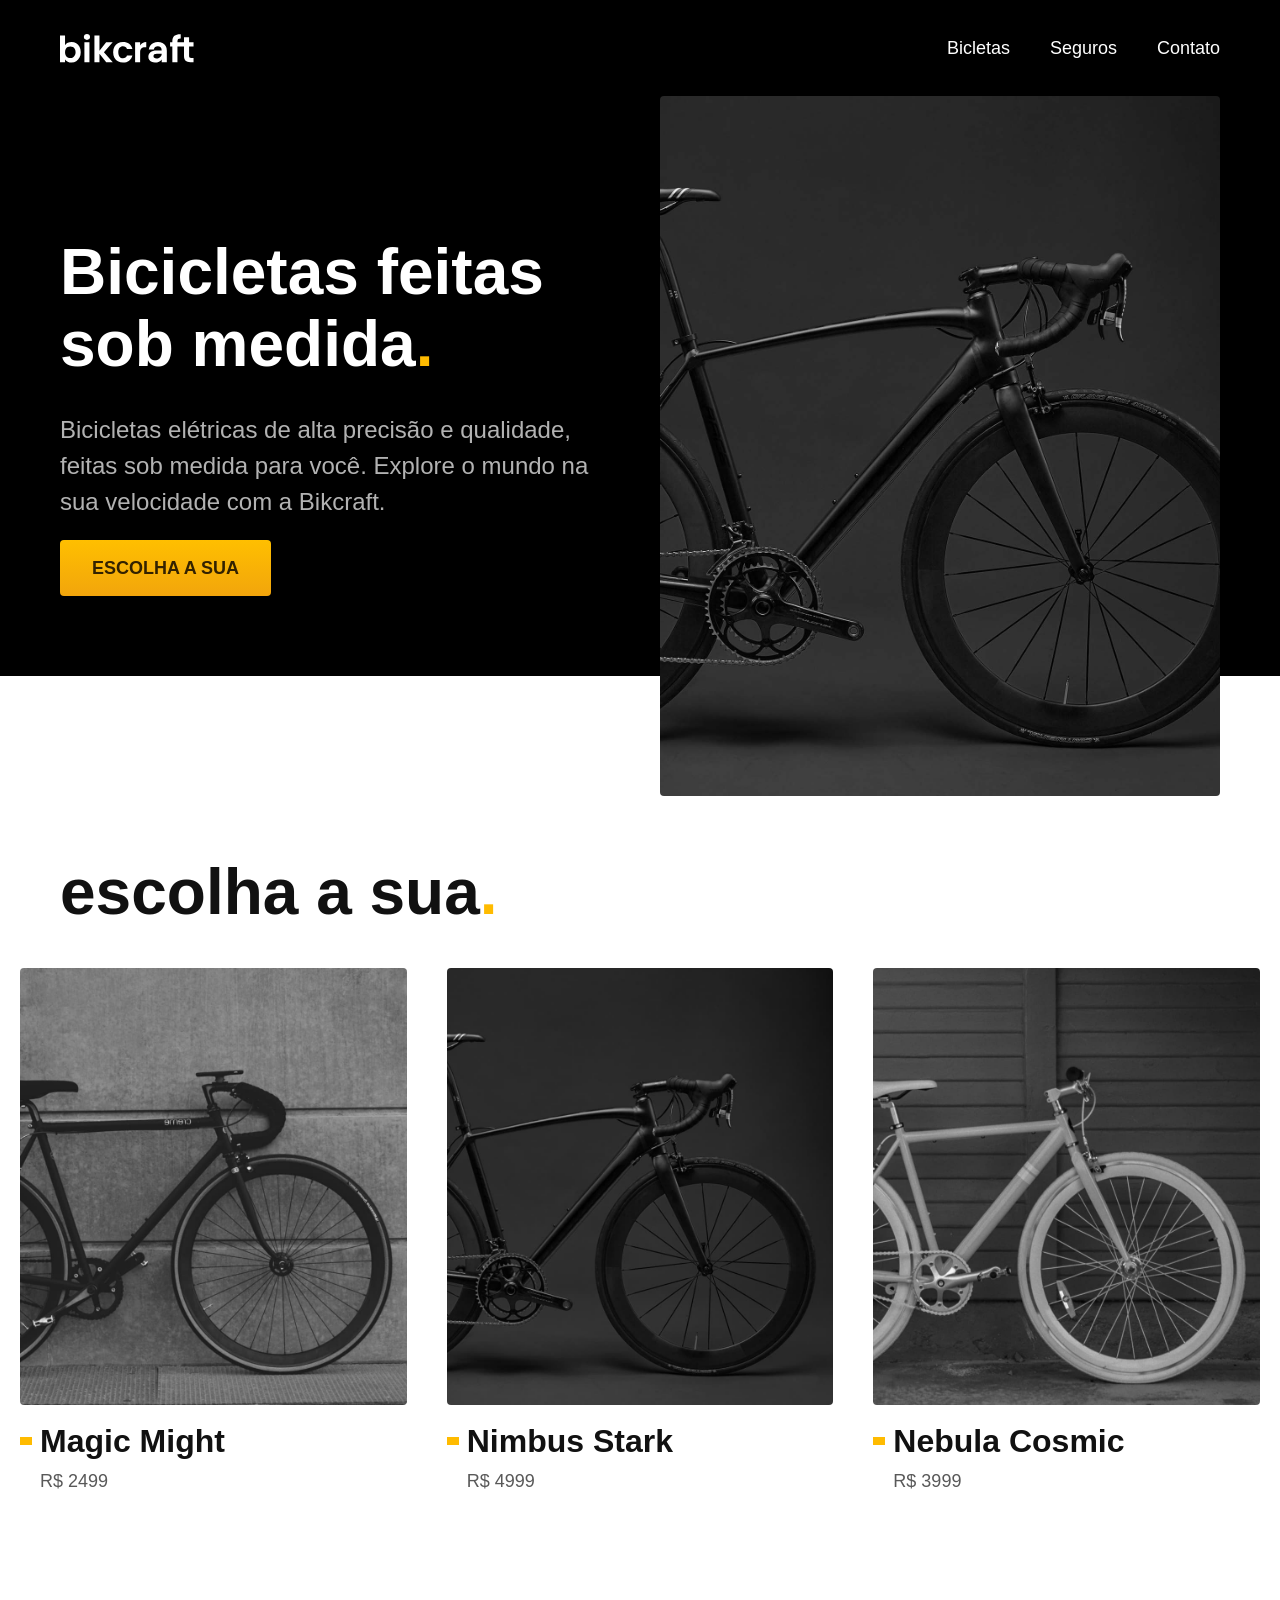
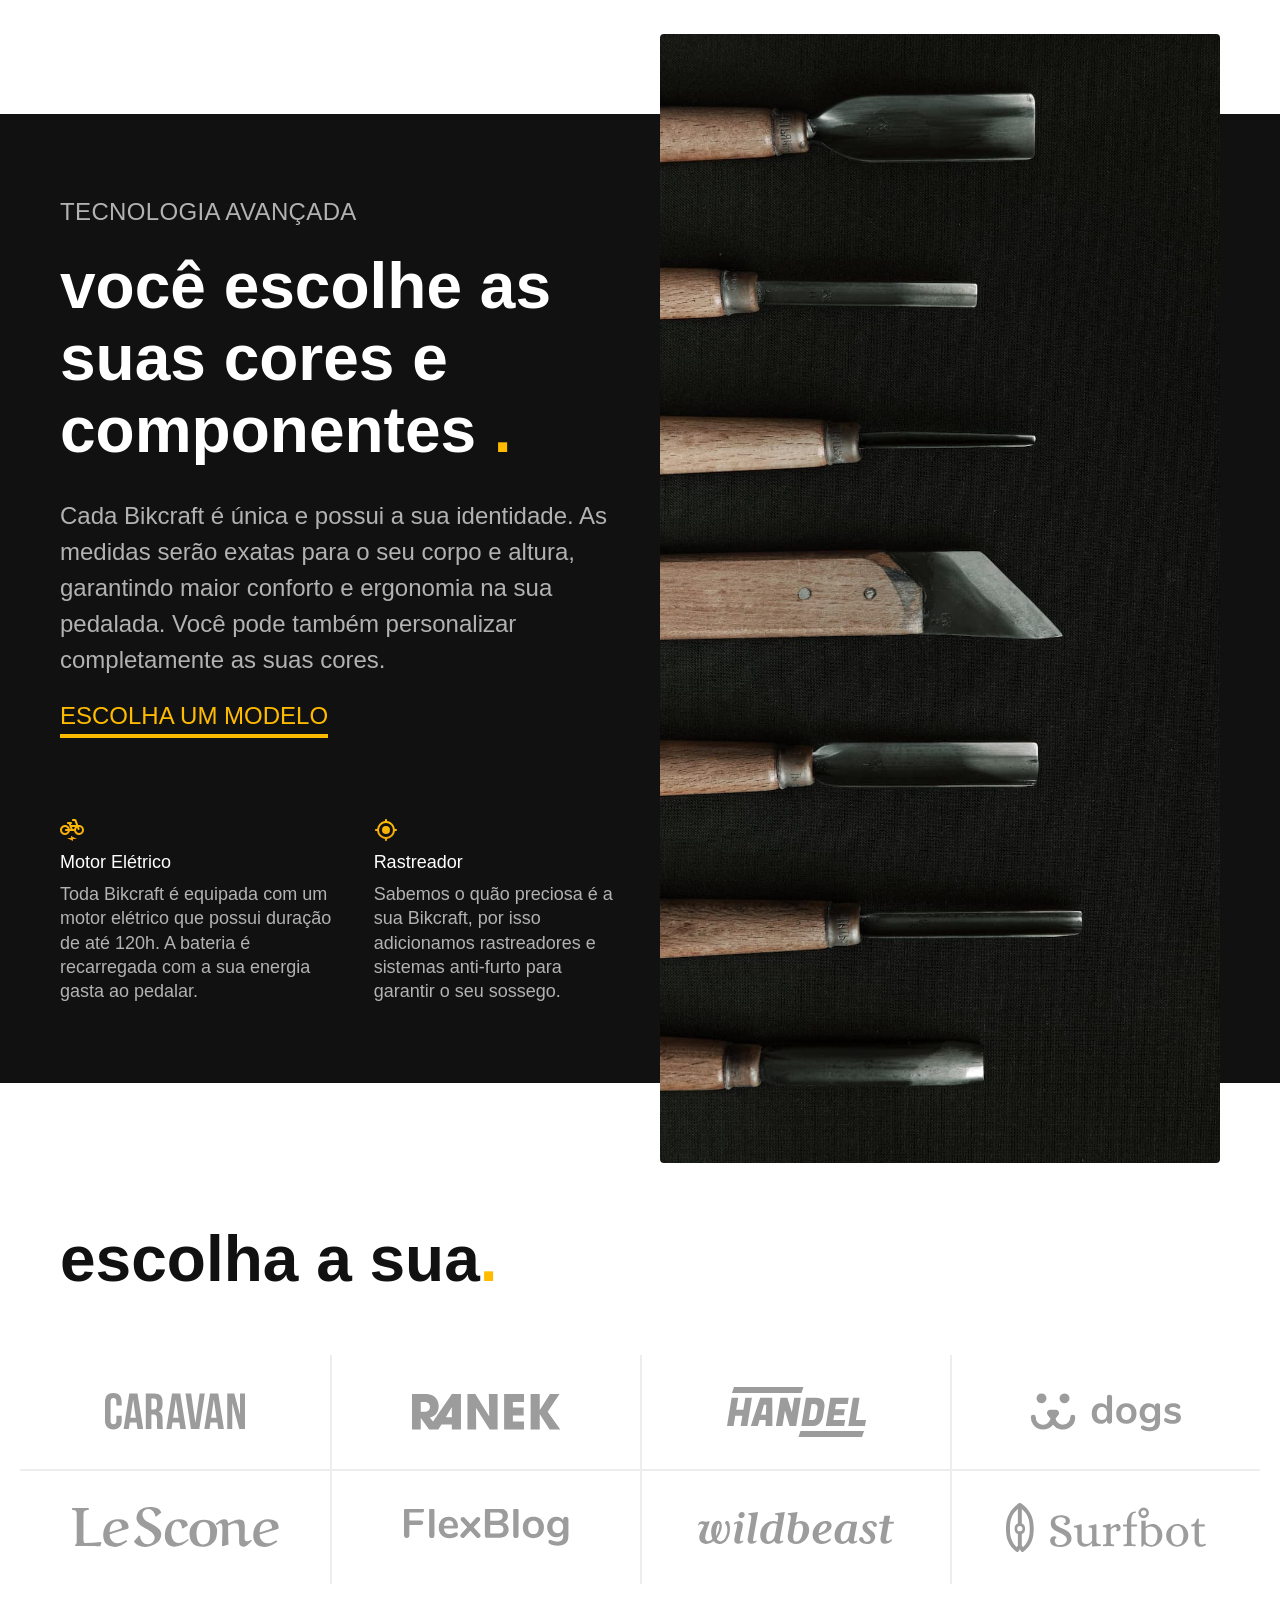
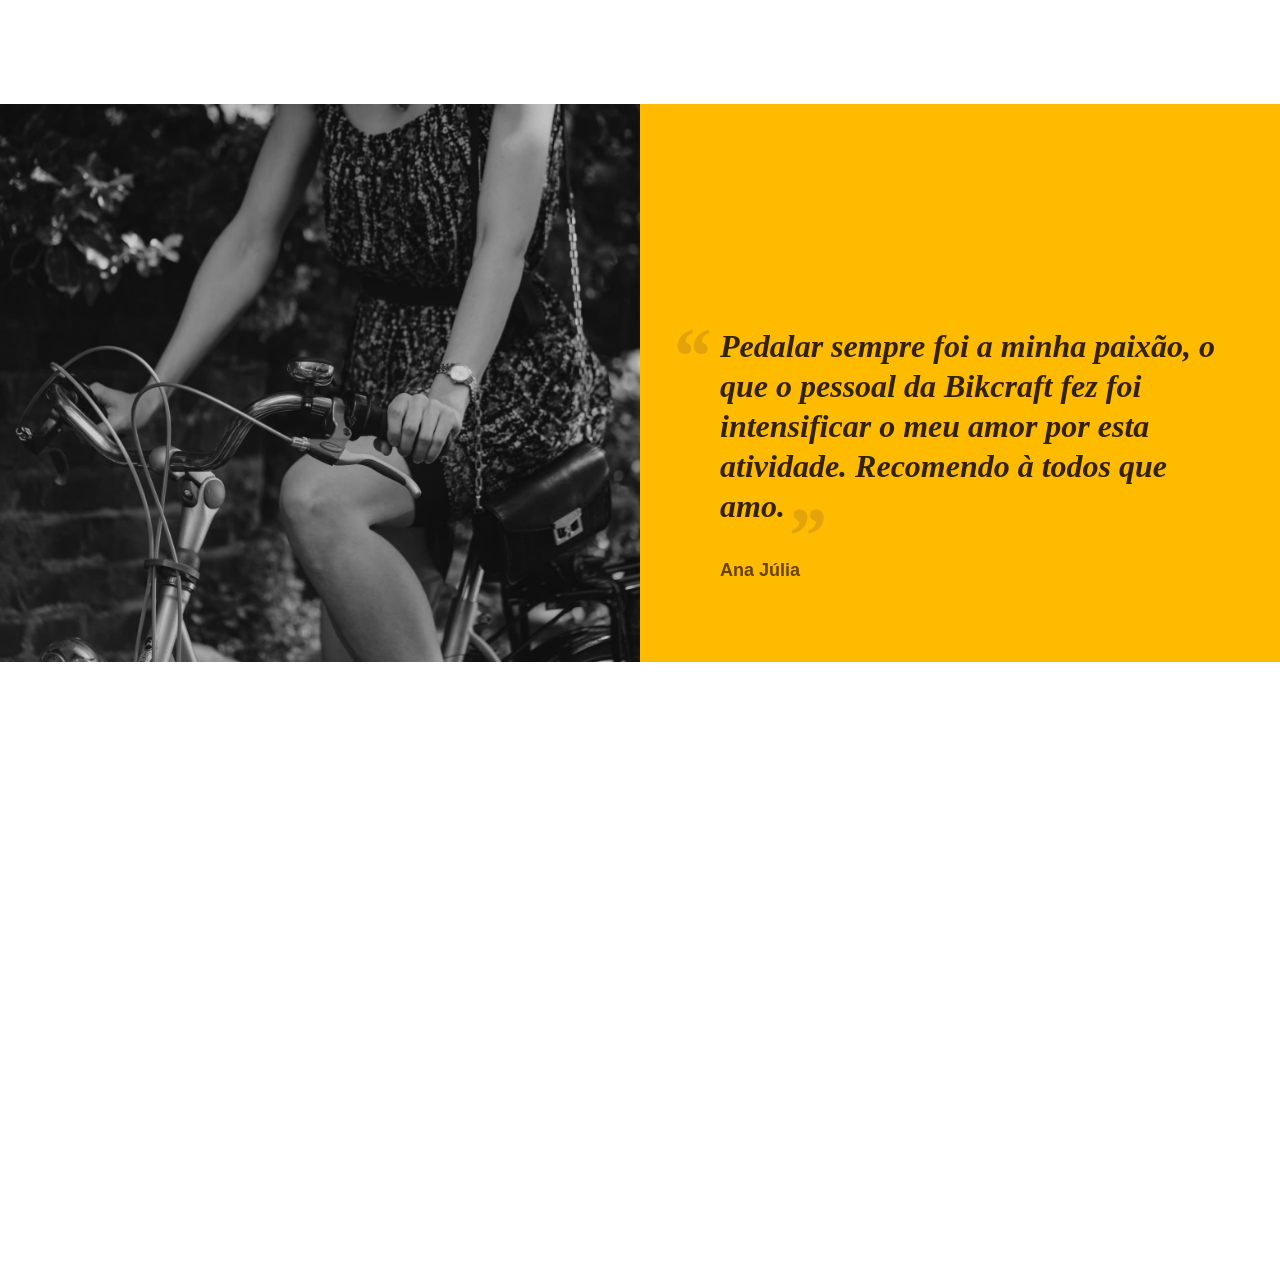
==== index.html @ b9baf112 "Depoimento" ====
<!DOCTYPE html>
<html lang="pt-br">

<head>
  <meta charset="UTF-8">
  <meta name="viewport" content="width=device-width, initial-scale=1.0">
  <title>Bikcraft - Bicletas Elétricas</title>
  <meta name="description" content="Bicicletas elétricas de alta precisão e qualidade, feitas sob medida para você. Explore o mundo na sua velocidade com a Bikcraft.">

  <link rel="stylesheet" href="./css/style.css">
</head>

<body>
  <header class="header-bg">
    <div class="header container">
      <a href="./">
        <img src="./img/bikcraft.svg" alt="Bikcraft">
      </a>

      <nav aria-label="primaria">
        <ul class="header-menu font-1-m cor-0">
          <li><a href="./bicletas.html">Bicletas</a></li>
          <li><a href="./seguros.html">Seguros</a></li>
          <li><a href="./contato.html">Contato</a></li>
        </ul>
      </nav>
    </div>
  </header>

  <main class="introducao-bg">
    <div class="introducao container">
      <div class="introducao-conteudo">
        <h1 class="font-1-xxl cor-0">Bicicletas feitas sob medida<span class="cor-p1">.</span></h1>
        <p class="font-2-l cor-5">Bicicletas elétricas de alta precisão e qualidade, feitas sob medida para você. Explore o mundo na sua velocidade com a Bikcraft.</p>
        <a class="botao" href="./bicicletas.html">Escolha a sua</a>
      </div>
      <div>
        <img src="./img/fotos/introducao.jpg" alt="Bicleta eléttrica preta.">
      </div>
    </div>
  </main>

  <article class="bicletas-lista">
    <h2 class="container font-1-xxl">escolha a sua<span class="cor-p1">.</span></h2>

    <ul>
      <li>
        <a href="./bicicletas/magic.html">
          <img src="./img/bicicletas/magic-home.jpg" alt="Bicleta preta">
          <h3 class="font-1-xl">Magic Might</h3>
          <span class="font-2-m cor-8">R$ 2499</span>
        </a>
      </li>
      <li>
        <a href="./bicicletas/nimbus.html">
          <img src="./img/bicicletas/nimbus-home.jpg" alt="Bicleta preta">
          <h3 class="font-1-xl">Nimbus Stark</h3>
          <span class="font-2-m cor-8">R$ 4999</span>
        </a>
      </li>
      <li>
        <a href="./bicicletas/nebula.html">
          <img src="./img/bicicletas/nebula-home.jpg" alt="Bicleta preta">
          <h3 class="font-1-xl">Nebula Cosmic</h3>
          <span class="font-2-m cor-8">R$ 3999</span>
        </a>
      </li>
    </ul>
  </article>

  <article class="tecnologia-bg">
    <div class="tecnologia container">
      <div class="tecnologia-conteudo">
        <span class="font-2-l-b cor-5">Tecnologia Avançada</span>
        <h2 class="font-1-xxl cor-0">você escolhe as suas cores e componentes <span class="cor-p1">.</span></h2>
        <p class="font-2-l cor-5">Cada Bikcraft é única e possui a sua identidade. As medidas serão exatas para o seu corpo e altura, garantindo maior conforto e ergonomia na sua pedalada. Você pode também personalizar completamente as suas cores.</p>
        <a class="link" href="./bicletas.html">Escolha um modelo</a>
        <div class="tecnologia-vantagens">
          <div>
            <img src="./img/icones/eletrica.svg" alt="">
            <h3 class="font-1-m cor-0">Motor Elétrico</h3>
            <p class="font-2-m cor-5">Toda Bikcraft é equipada com um motor elétrico que possui duração de até 120h. A bateria é recarregada com a sua energia gasta ao pedalar.</p>
          </div>
          <div>
            <img src="./img/icones/rastreador.svg" alt="">
            <h3 class="font-1-m cor-0">Rastreador</h3>
            <p class="font-2-m cor-5">Sabemos o quão preciosa é a sua Bikcraft, por isso adicionamos rastreadores e sistemas anti-furto para garantir o seu sossego.</p>
          </div>
        </div>
      </div>
      <div class="tecnologia-imagem">
        <img src="./img/fotos/tecnologia.jpg" alt="">
      </div>
    </div>
  </article>

  <section class="parceiros" aria-label="Nossos Parceiros">
    <h2 class="container font-1-xxl">escolha a sua<span class="cor-p1">.</span></h2>

    <ul>
      <li><img src="./img/parceiros/caravan.svg" alt="caravan"></li>
      <li><img src="./img/parceiros/ranek.svg" alt="ranek"></li>
      <li><img src="./img/parceiros/handel.svg" alt="handel"></li>
      <li><img src="./img/parceiros/dogs.svg" alt="dogs"></li>
      <li><img src="./img/parceiros/lescone.svg" alt="lescone"></li>
      <li><img src="./img/parceiros/flexblog.svg" alt="flexblog"></li>
      <li><img src="./img/parceiros/wildbeast.svg" alt="wildbeast"></li>
      <li><img src="./img/parceiros/surfbot.svg" alt="surfbot"></li>
    </ul>
  </section>

  <section class="depoimento" aria-label="Depoimento">
    <div>
      <img src="./img/fotos/depoimento.jpg" alt="Pessoa pedalando uma bicicleta Bikcraft.">
    </div>
    <div class="depoimento-conteudo">
      <blockquote class="font-1-xl cor-p5">
        <p>Pedalar sempre foi a minha paixão, o que o pessoal da Bikcraft fez foi intensificar o meu amor por esta atividade. Recomendo à todos que amo.</p>
      </blockquote>
      <span class="font-1-m-b cor-p4">Ana Júlia</span>
    </div>
  </section>
</body>

</html>
---- css/style.css ----
@import "./global/global.css";
@import "./utilidades/tipografia.css";
@import "./utilidades/cores.css";
@import "./global/header.css";

/* Utilidades */
@import "./utilidades/componentes.css";

/* Home */
@import "./home/introducao.css";
@import "./home/tecnologia.css";
@import "./home/parceiros.css";
@import "./home/depoimento.css";

/* Biclietas */
@import "./bicicletas/bicicletas-lista.css";
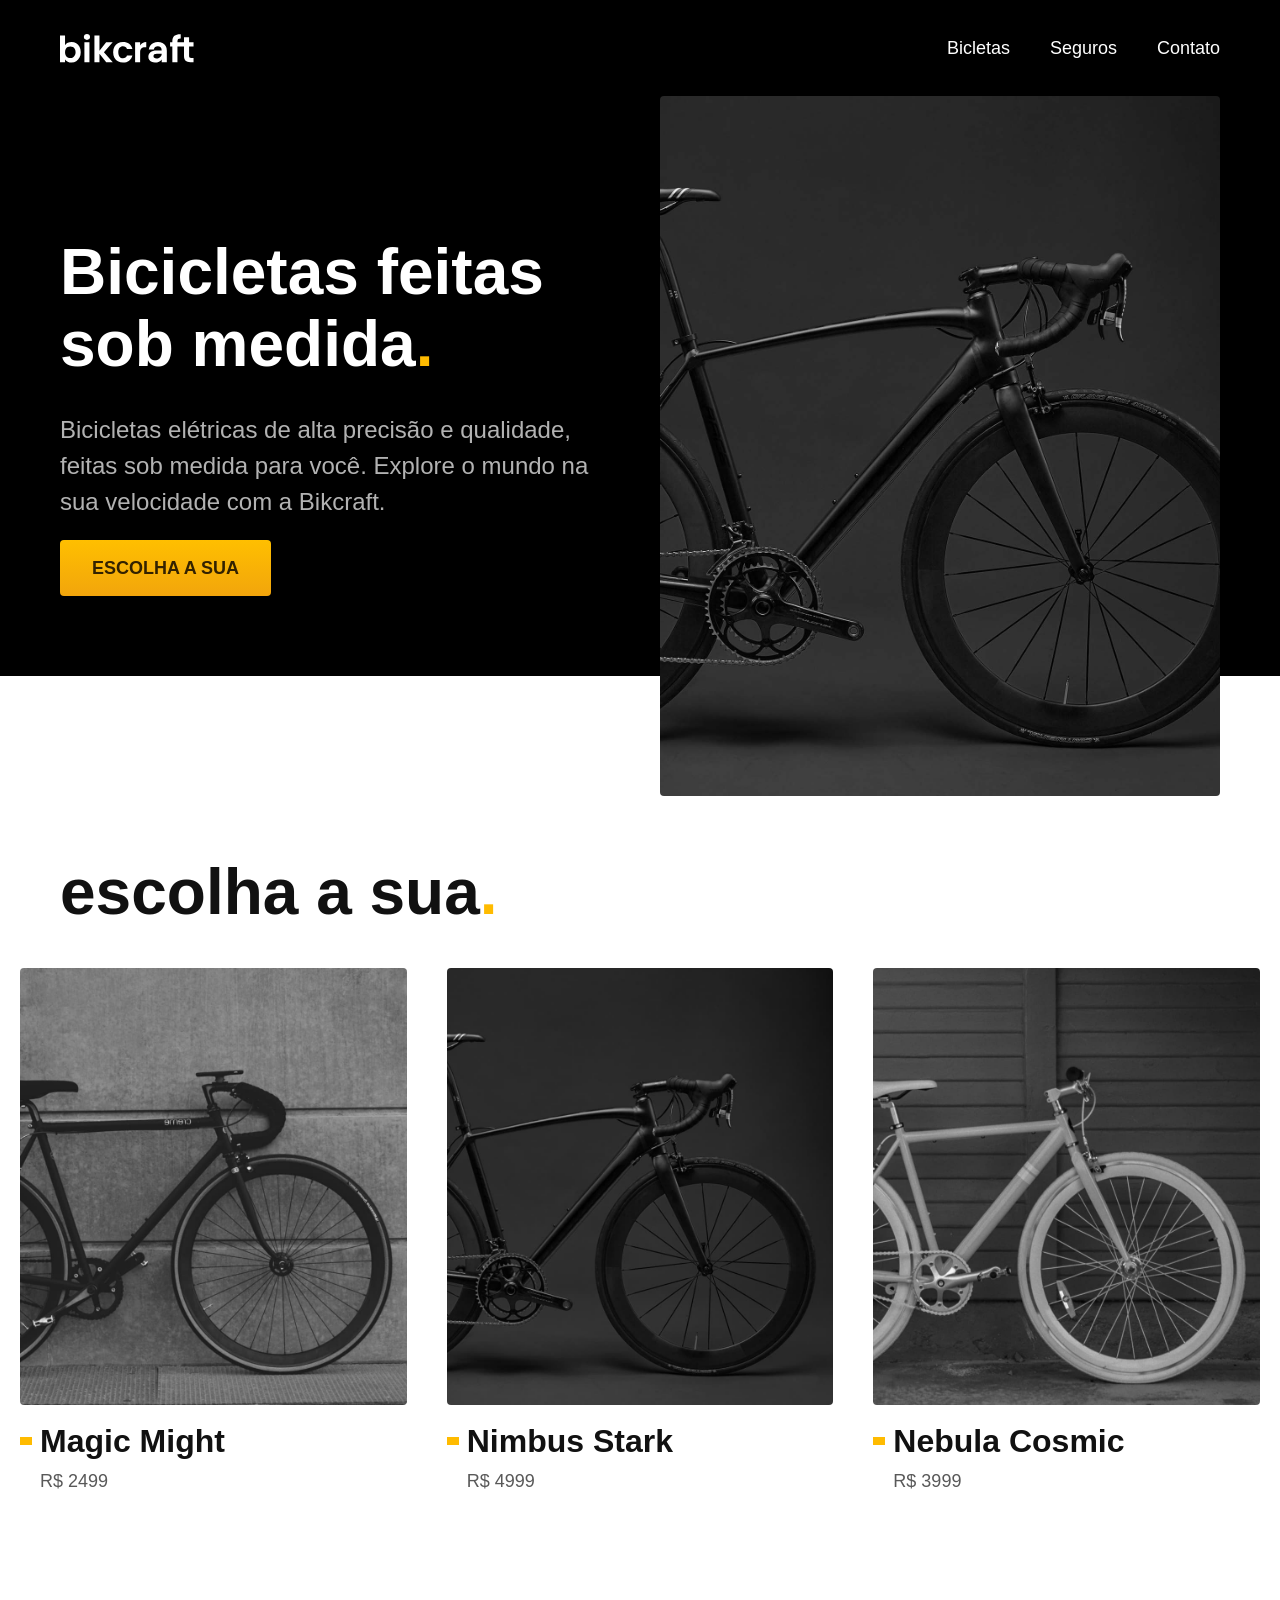
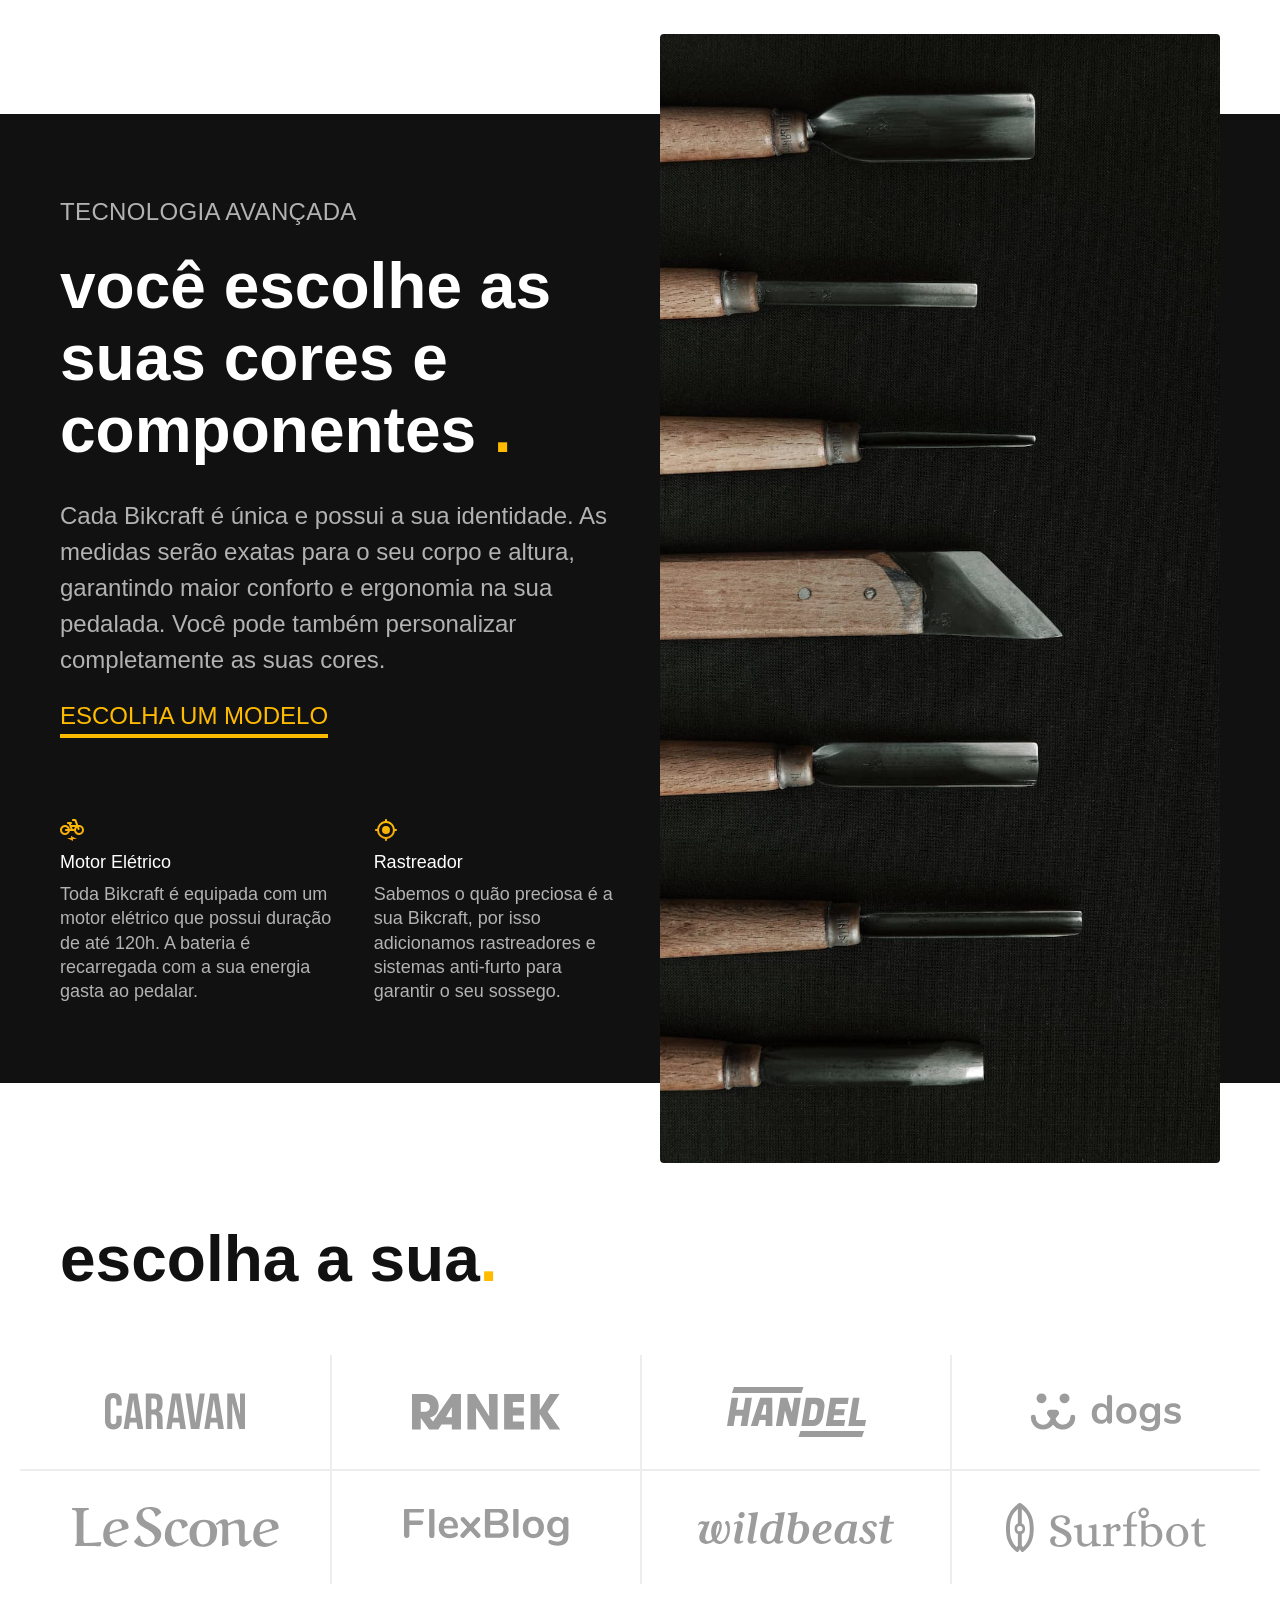
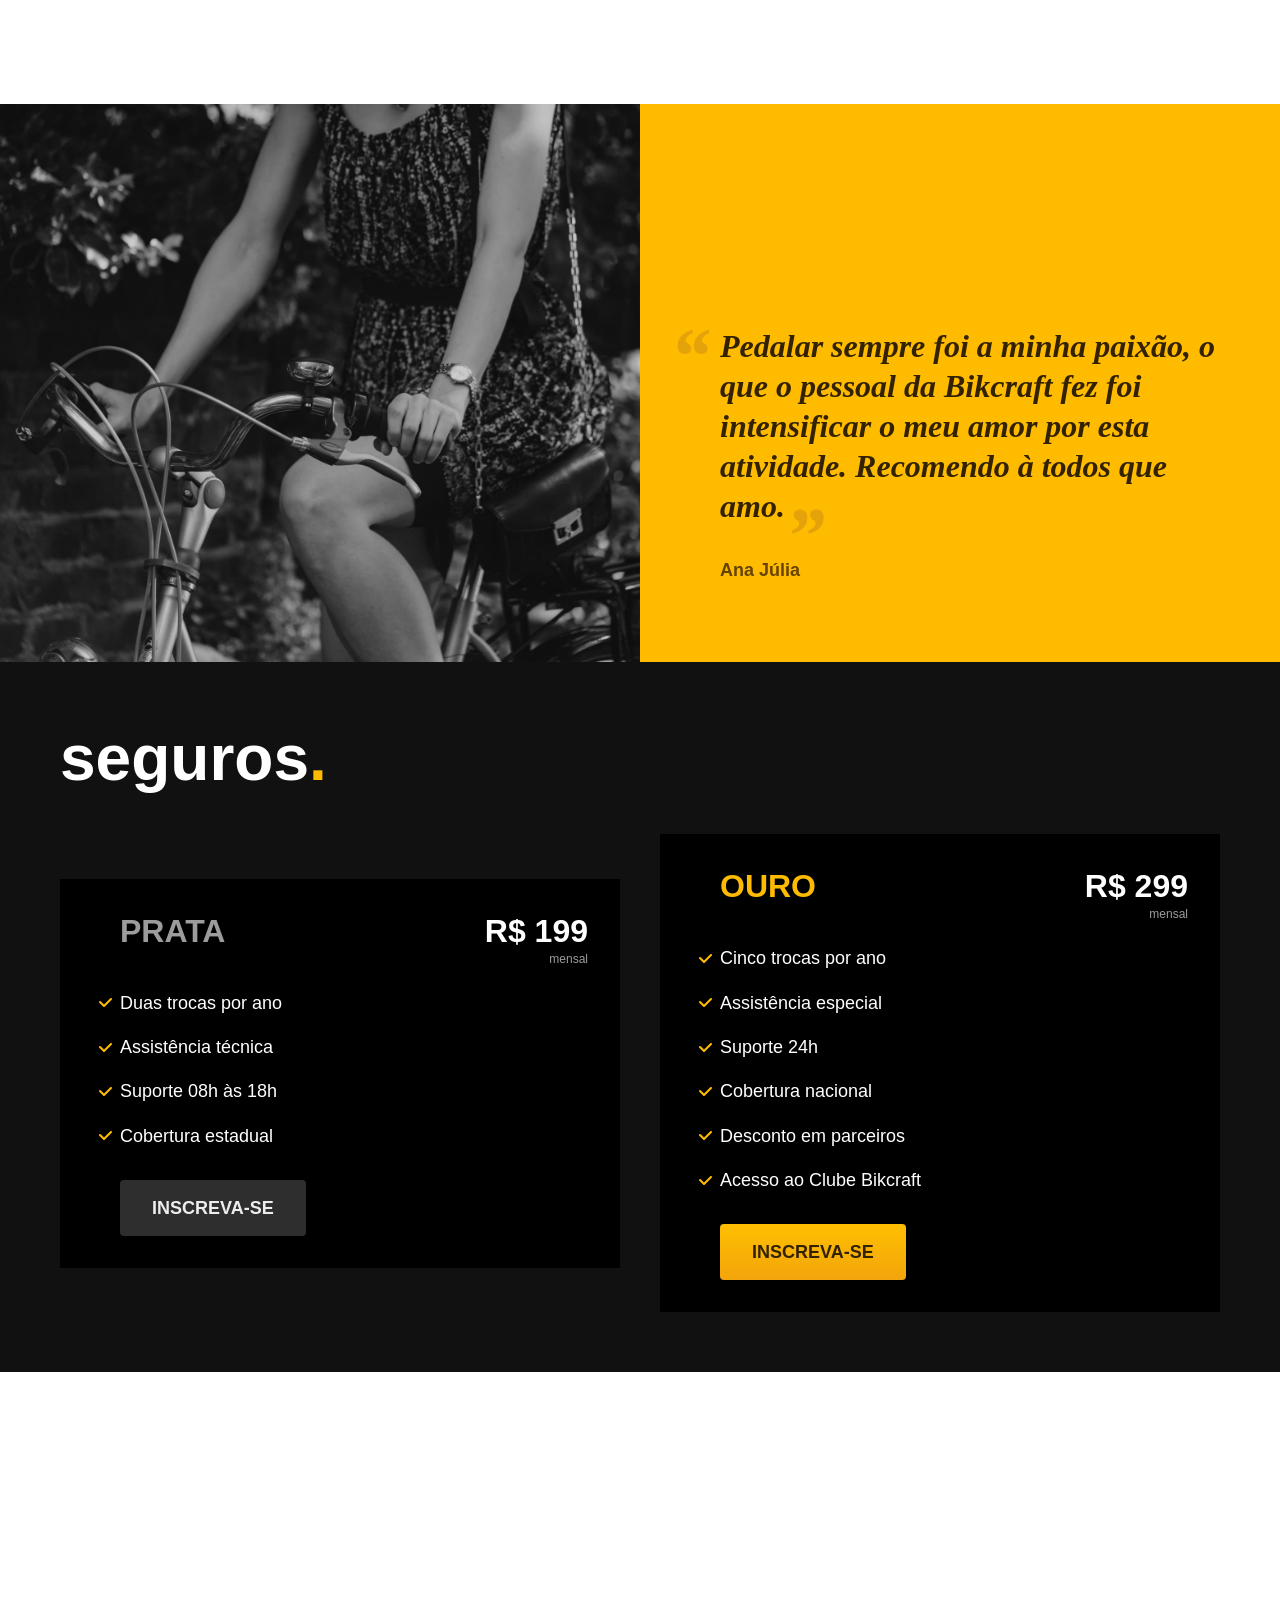
==== commit 09b11e17: "Seguros" ====
--- a/index.html
+++ b/index.html
@@ -120,6 +120,39 @@
       <span class="font-1-m-b cor-p4">Ana Júlia</span>
     </div>
   </section>
+
+  <article class="seguros-bg">
+    <div class="seguros container">
+      <h2 class="font-1-xxl cor-0">seguros<span class="cor-p1">.</span></h2>
+      <div class="seguros-item">
+        <h3 class="font-1-xl cor-6">PRATA</h3>
+        <span class="font-1-xl cor-0">R$ 199 <span class="font-1-xs cor-6">mensal</span></span>
+        <ul class="font-2-m cor-0">
+          <li>Duas trocas por ano</li>
+          <li>Assistência técnica</li>
+          <li>Suporte 08h às 18h</li>
+          <li>Cobertura estadual</li>
+        </ul>
+        <a class="botao secundario" href="./orcamento.html">Inscreva-se</a>
+      </div>
+
+      <div class="seguros-item">
+        <h3 class="font-1-xl cor-p1">OURO</h3>
+        <span class="font-1-xl cor-0">R$ 299 <span class="font-1-xs cor-6">mensal</span></span>
+        <ul class="font-2-m cor-0">
+          <li>Cinco trocas por ano</li>
+          <li>Assistência especial</li>
+          <li>Suporte 24h</li>
+          <li>Cobertura nacional</li>
+          <li>Desconto em parceiros</li>
+          <li>Acesso ao Clube Bikcraft</li>
+        </ul>
+        <a class="botao" href="./orcamento.html">Inscreva-se</a>
+      </div>
+
+    </div>
+  </article>
+
 </body>
 
 </html>
--- a/css/style.css
+++ b/css/style.css
@@ -14,3 +14,6 @@
 
 /* Biclietas */
 @import "./bicicletas/bicicletas-lista.css";
+
+/* Seguros */
+@import "./seguros/seguros.css";
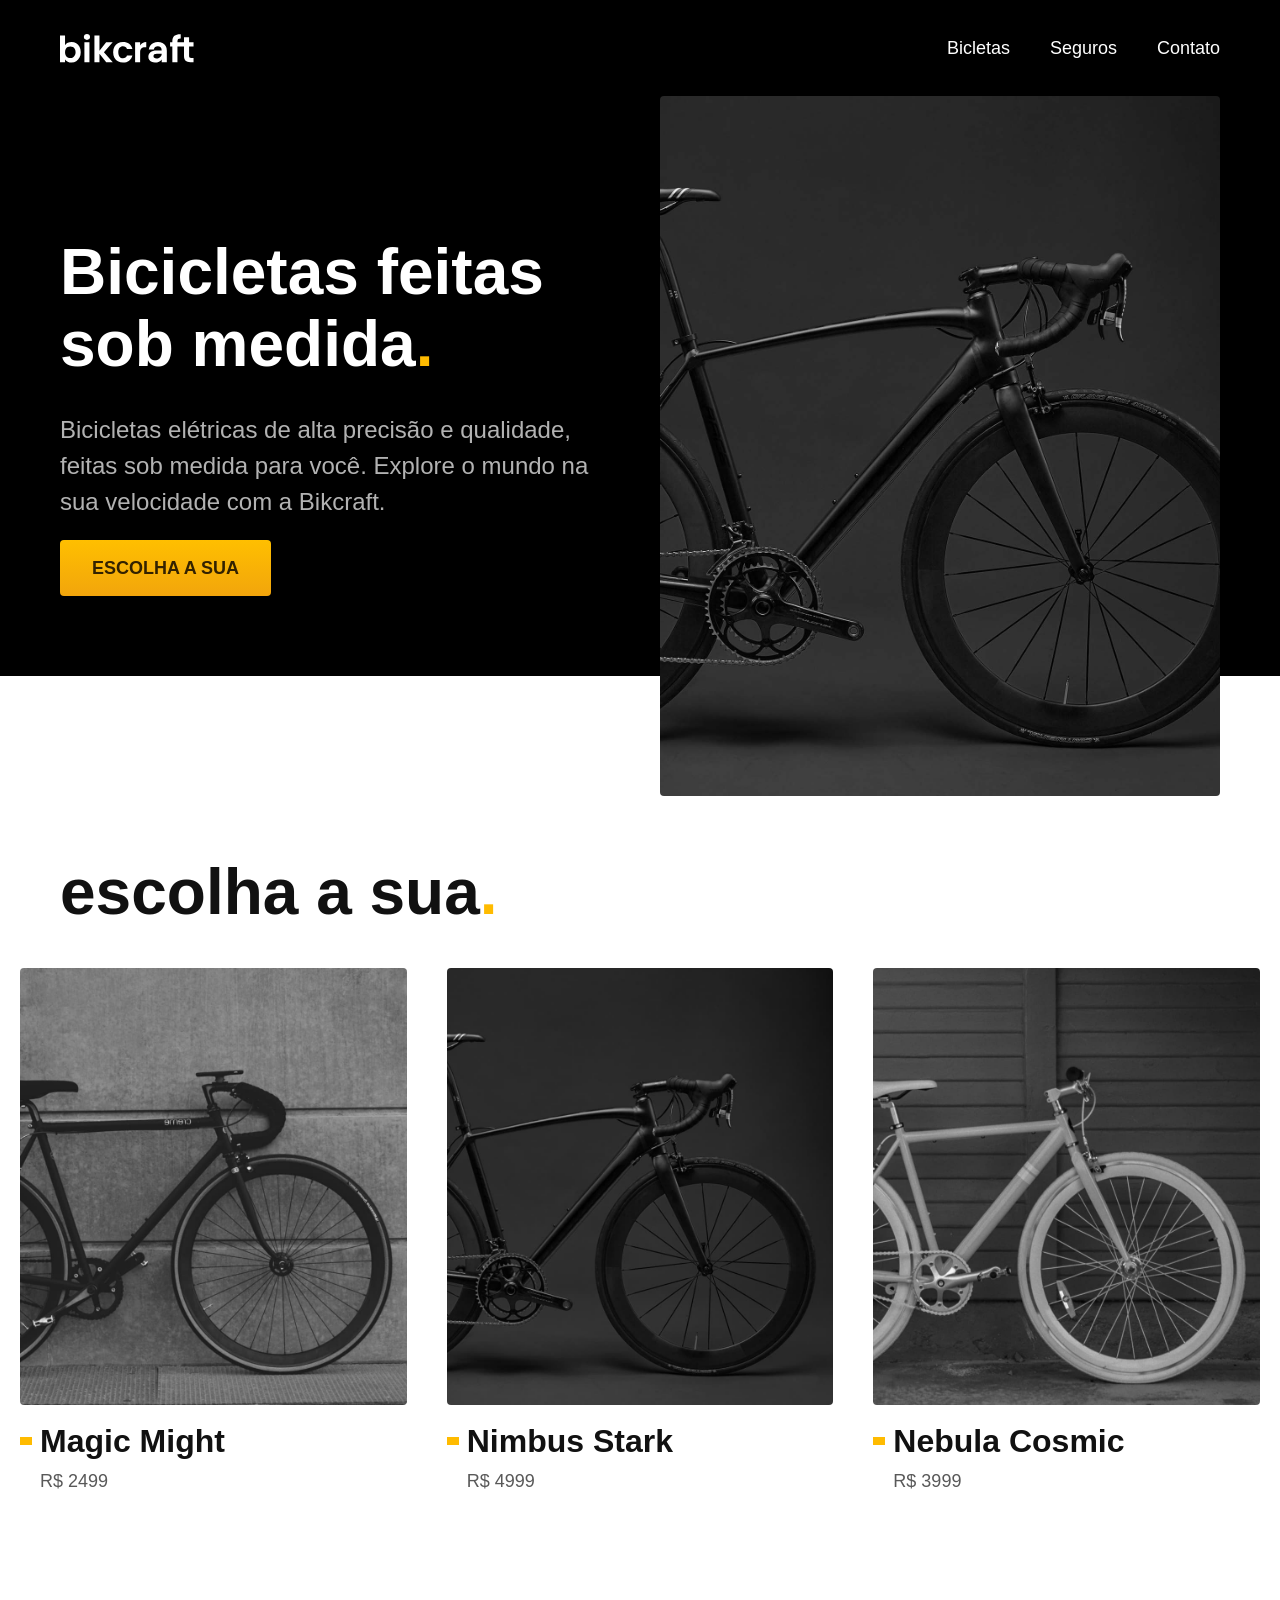
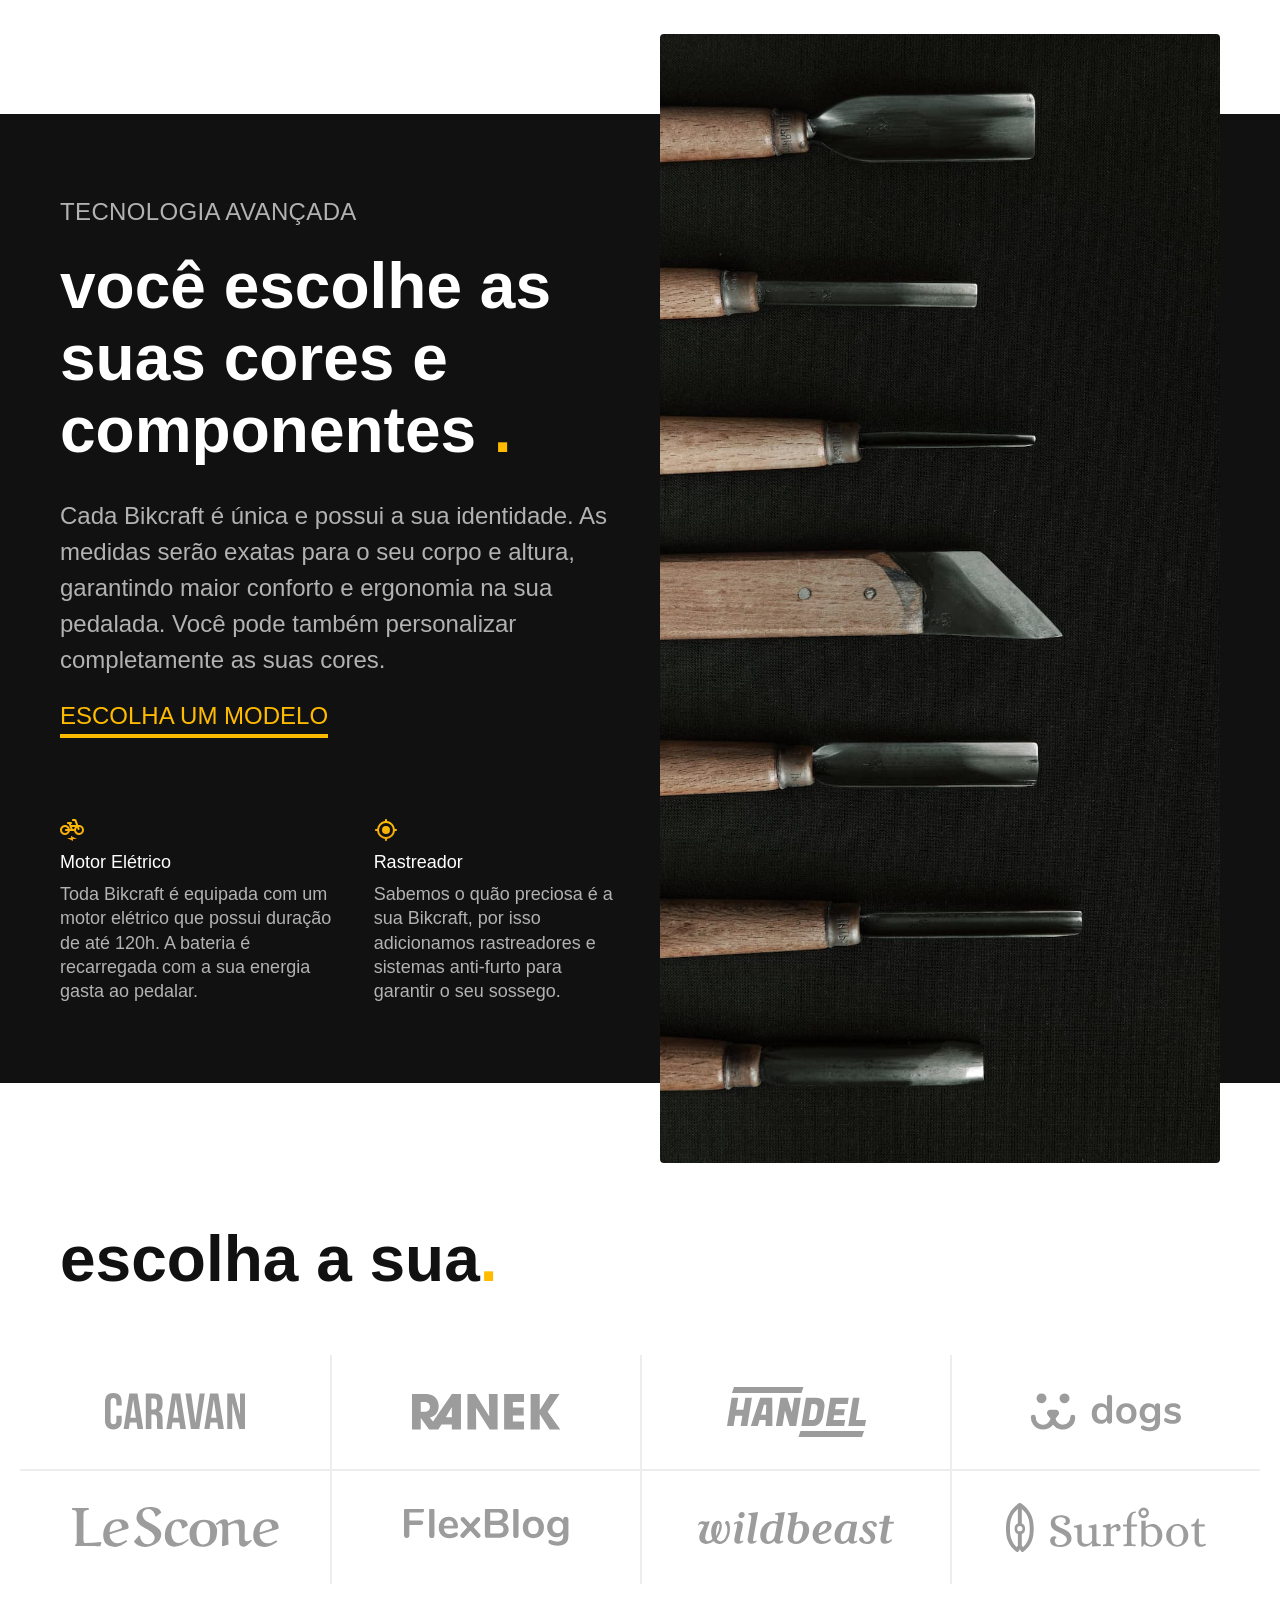
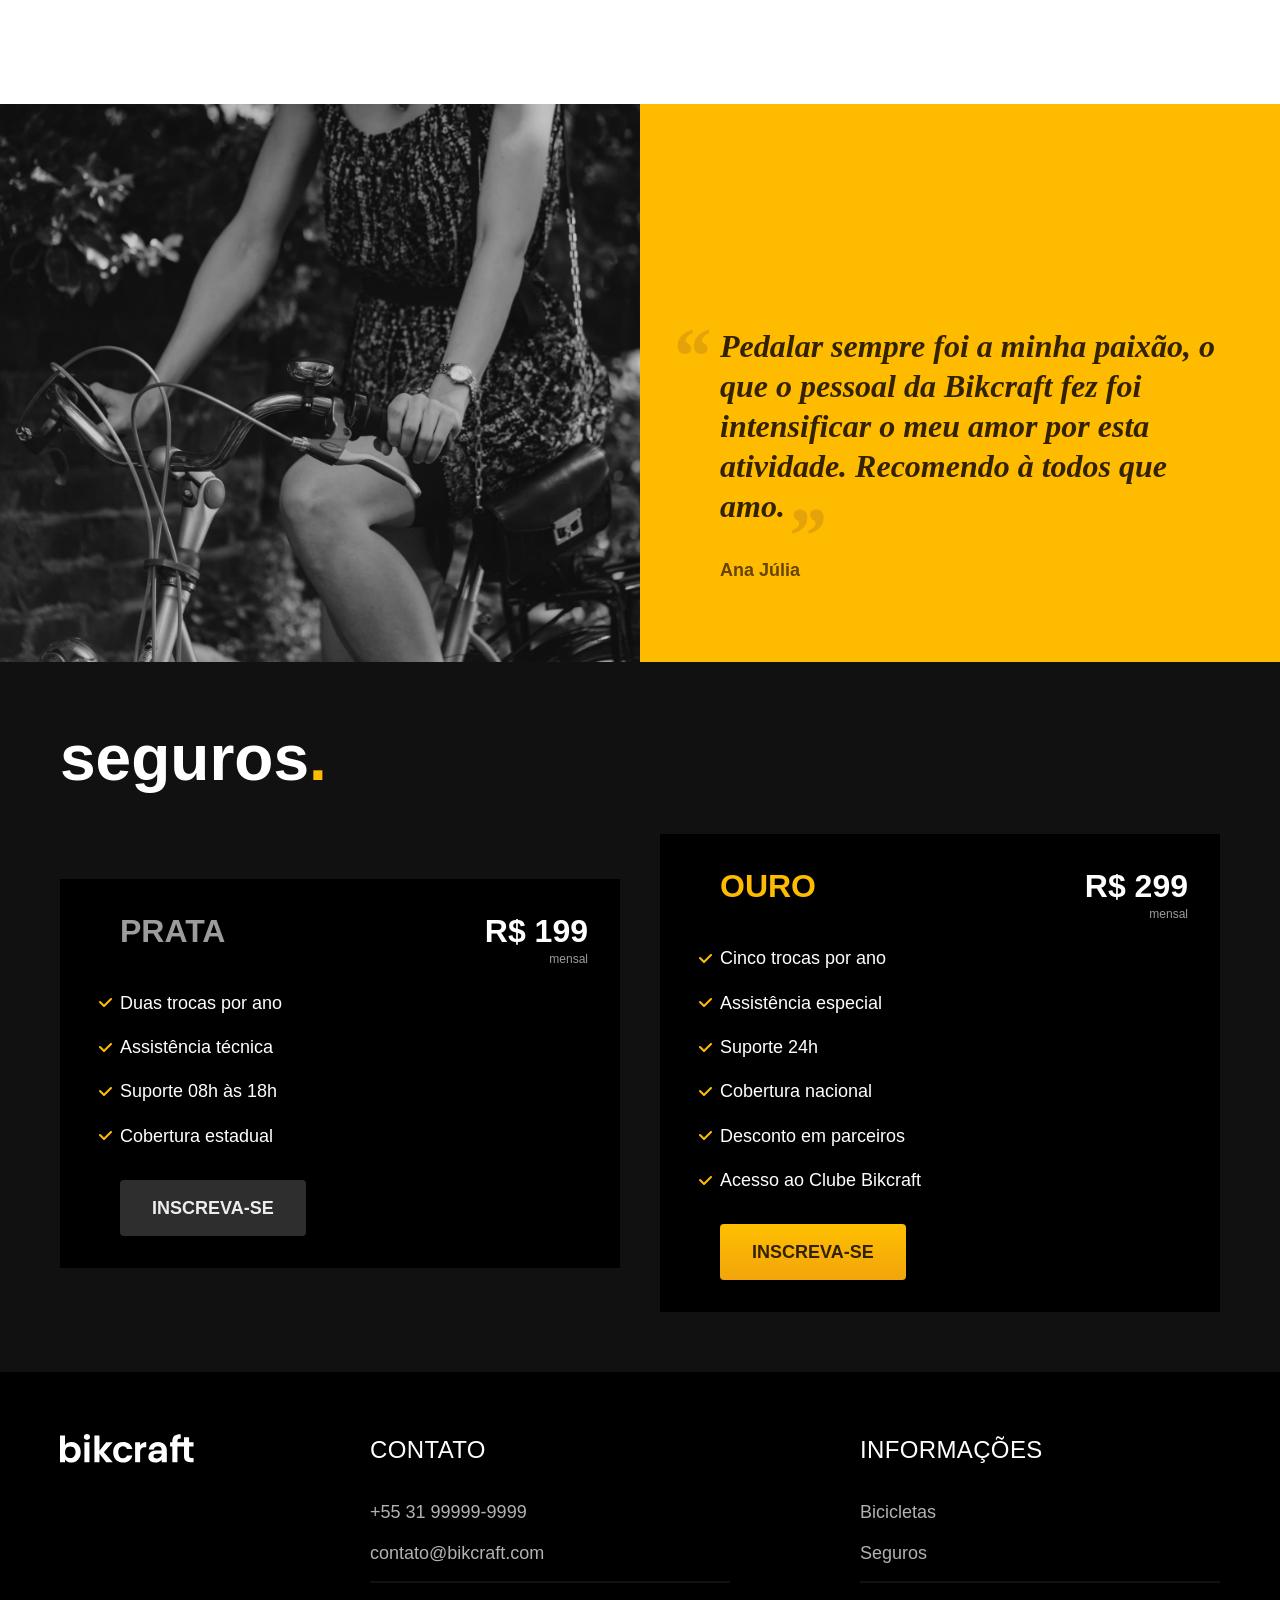
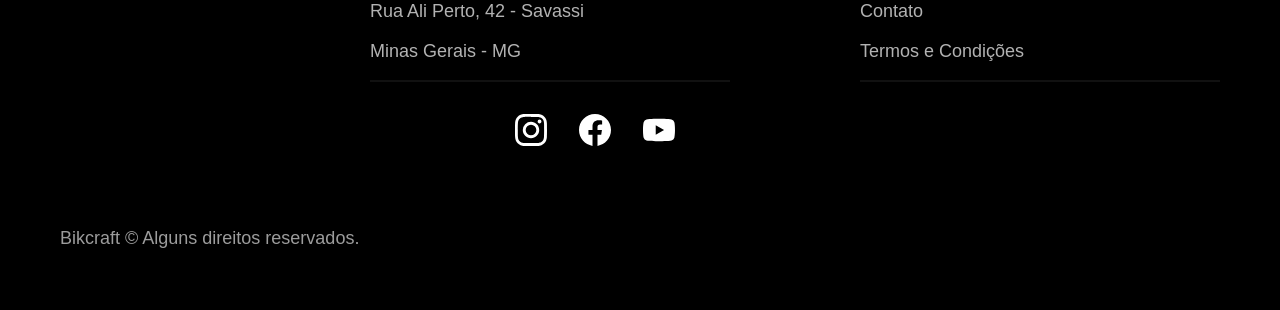
==== commit f21da5ba: "Footer" ====
--- a/index.html
+++ b/index.html
@@ -149,10 +149,47 @@
         </ul>
         <a class="botao" href="./orcamento.html">Inscreva-se</a>
       </div>
-
     </div>
   </article>
 
+  <footer class="footer-bg">
+    <div class="footer container">
+      <img src="./img/bikcraft.svg" alt="Bikcraft">
+      <div class="footer-contato">
+        <h3 class="font-2-l-b cor-0">Contato</h3>
+        <ul class="font-2-m cor-5">
+          <li><a href="tel:+553199999999">+55 31 99999-9999</a></li>
+          <li><a href="mailto:contato@bikcraft.com">contato@bikcraft.com</a></li>
+          <li>Rua Ali Perto, 42 - Savassi</li>
+          <li>Minas Gerais - MG</li>
+        </ul>
+        <div class="footer-redes">
+          <a href="./">
+            <img src="./img/redes/instagram.svg" alt="Instagram">
+          </a>
+          <a href="./">
+            <img src="./img/redes/facebook.svg" alt="Facebook">
+          </a>
+          <a href="./">
+            <img src="./img/redes/youtube.svg" alt="Youtube">
+          </a>
+        </div>
+      </div>
+      <div class="footer-informacoes">
+        <h3 class="font-2-l-b cor-0">Informações</h3>
+        <nav>
+          <ul class="font-1-m cor-5">
+            <li><a href="./bicletas.html">Bicicletas</a></li>
+            <li><a href="./seguros.html">Seguros</a></li>
+            <li><a href="./contato.html">Contato</a></li>
+            <li><a href="./termos.html">Termos e Condições</a></li>
+          </ul>
+        </nav>
+      </div>
+      <p class="footer-copy font-2-m cor-6">Bikcraft © Alguns direitos reservados.</p>
+    </div>
+
+  </footer>
 </body>
 
 </html>
--- a/css/style.css
+++ b/css/style.css
@@ -2,6 +2,7 @@
 @import "./utilidades/tipografia.css";
 @import "./utilidades/cores.css";
 @import "./global/header.css";
+@import "./global/footer.css";
 
 /* Utilidades */
 @import "./utilidades/componentes.css";
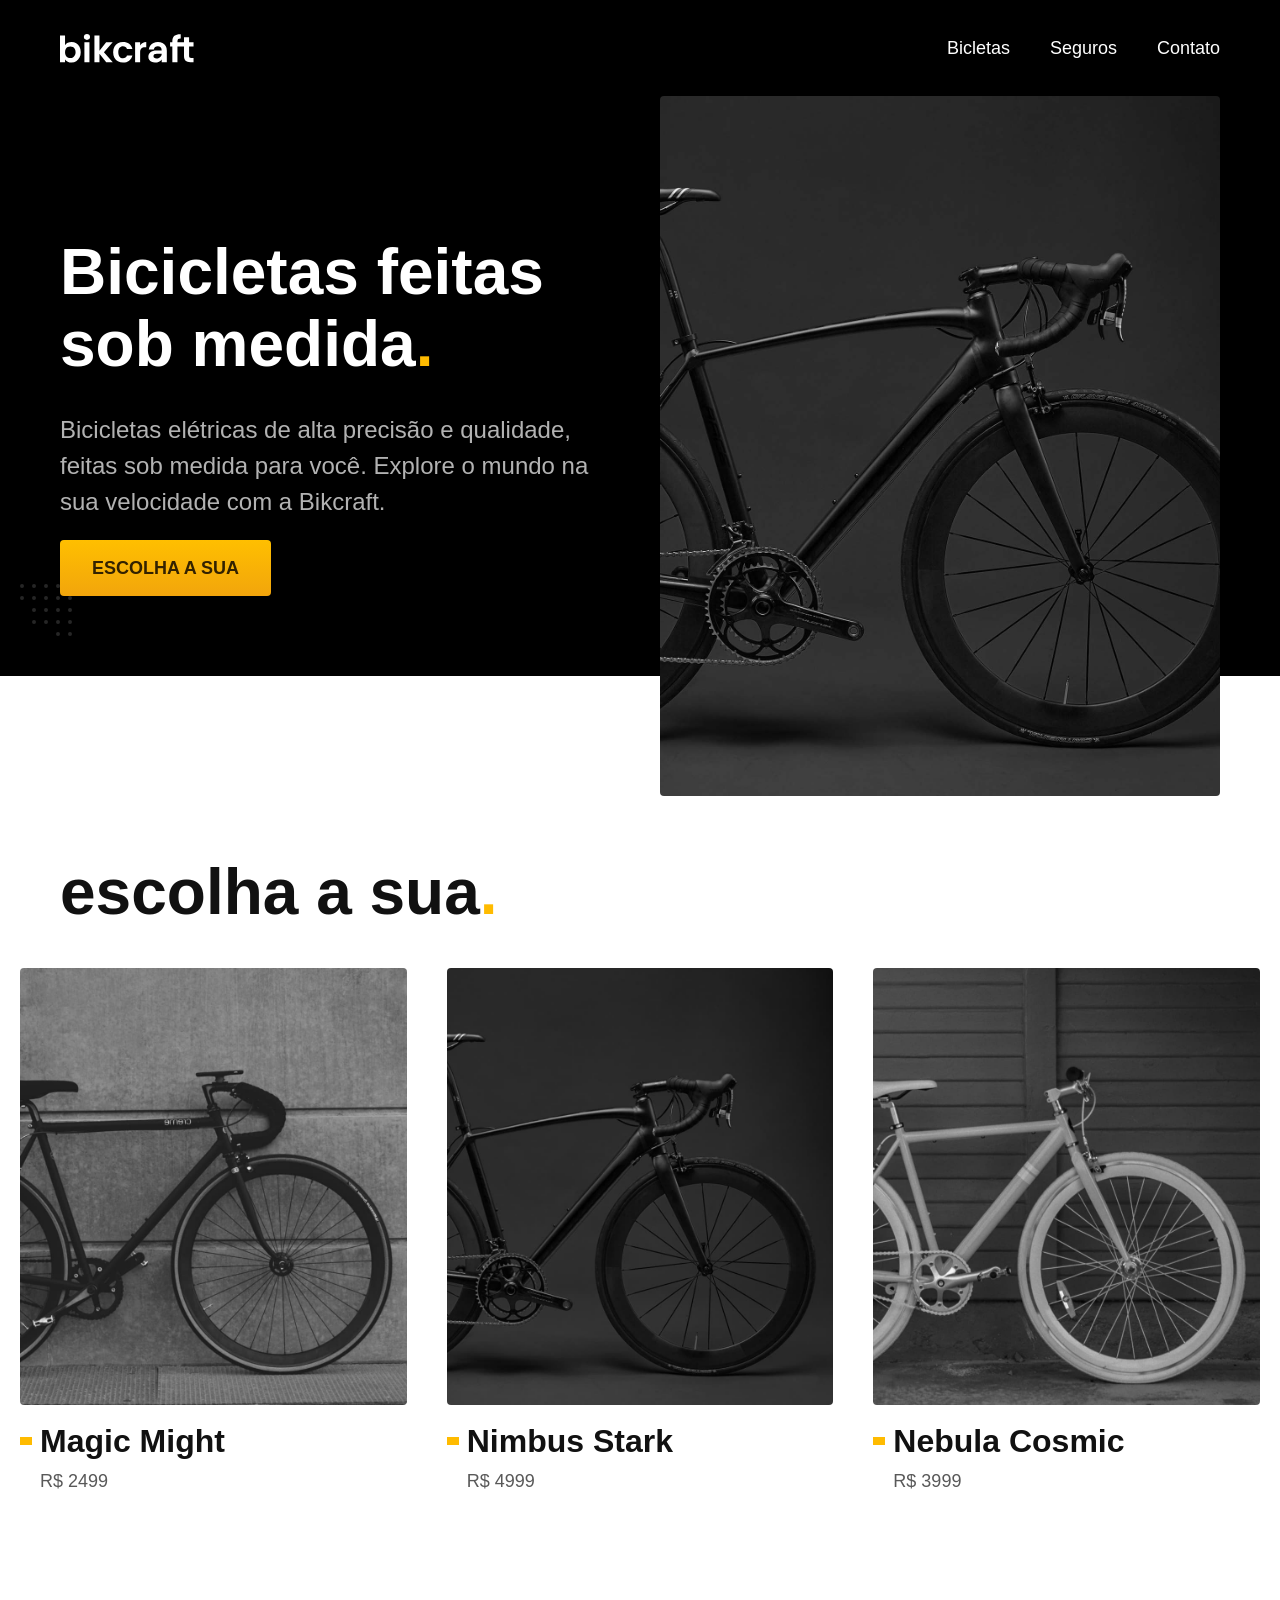
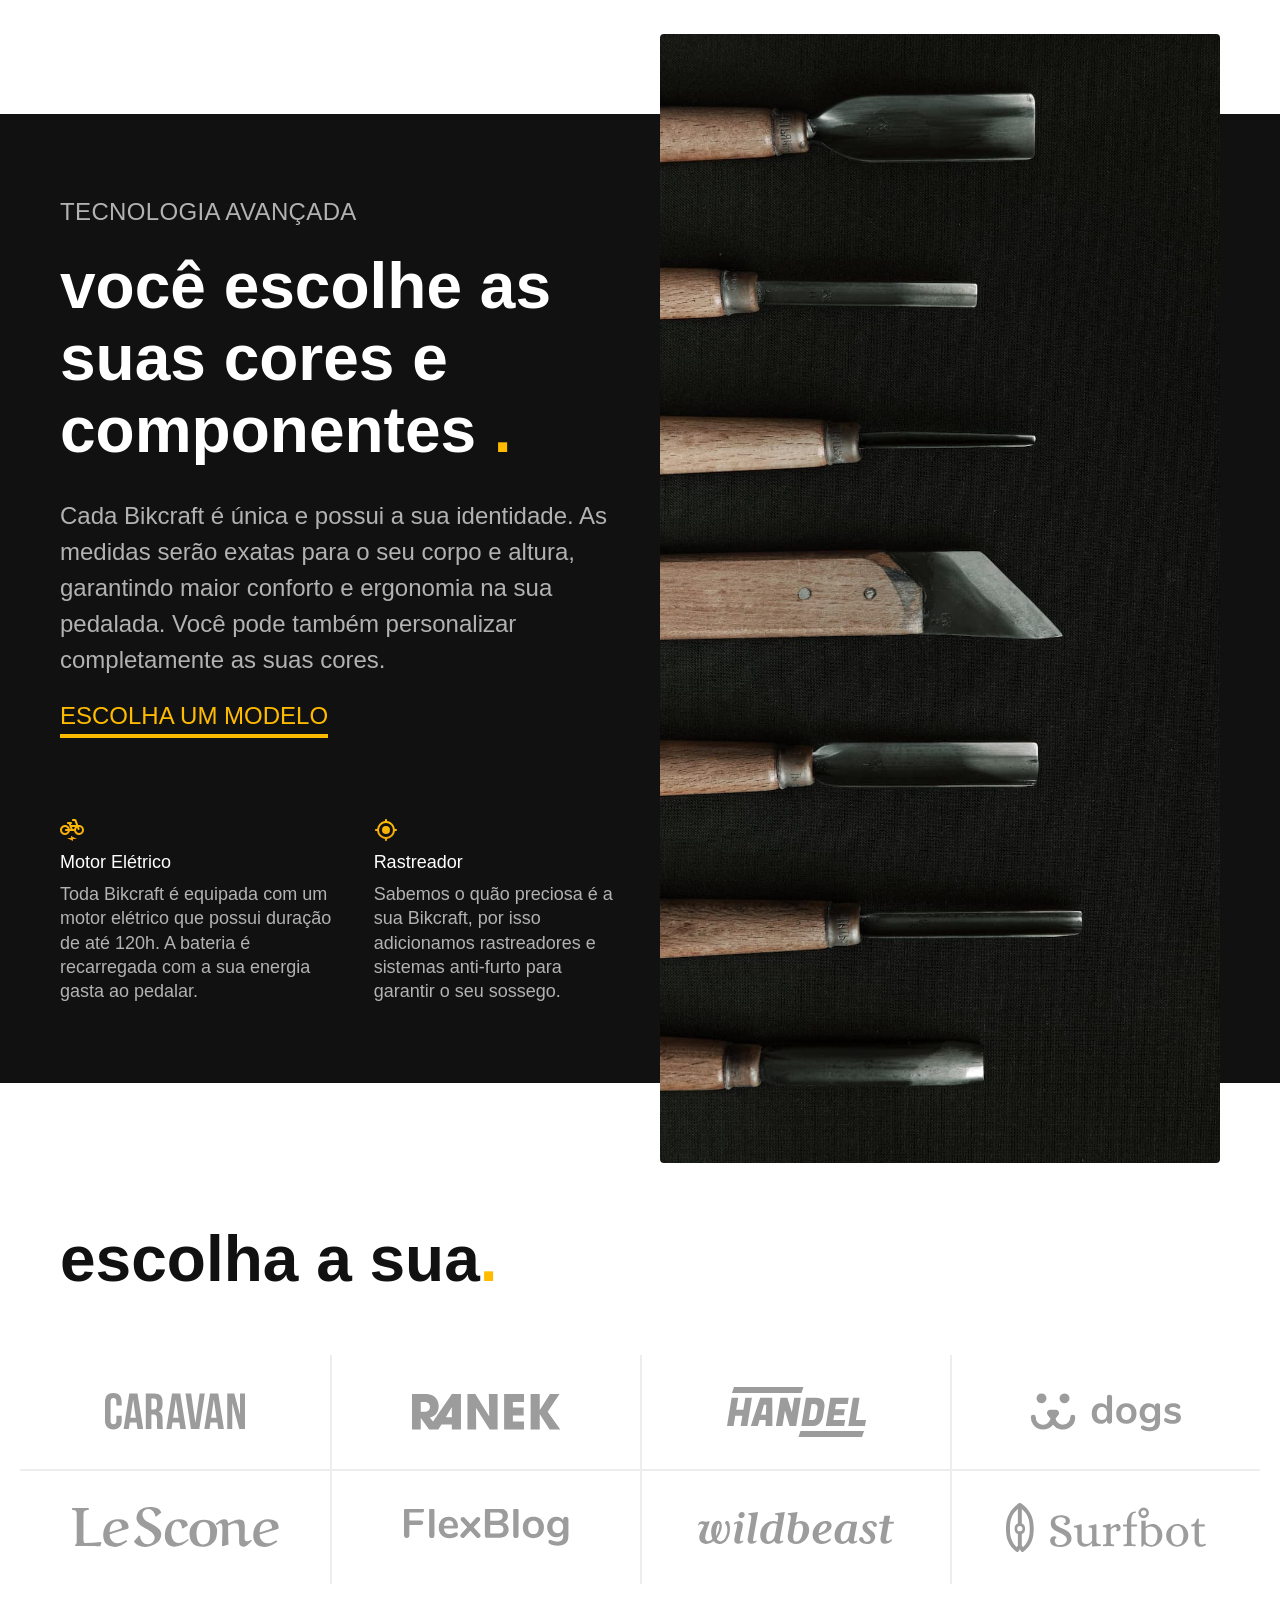
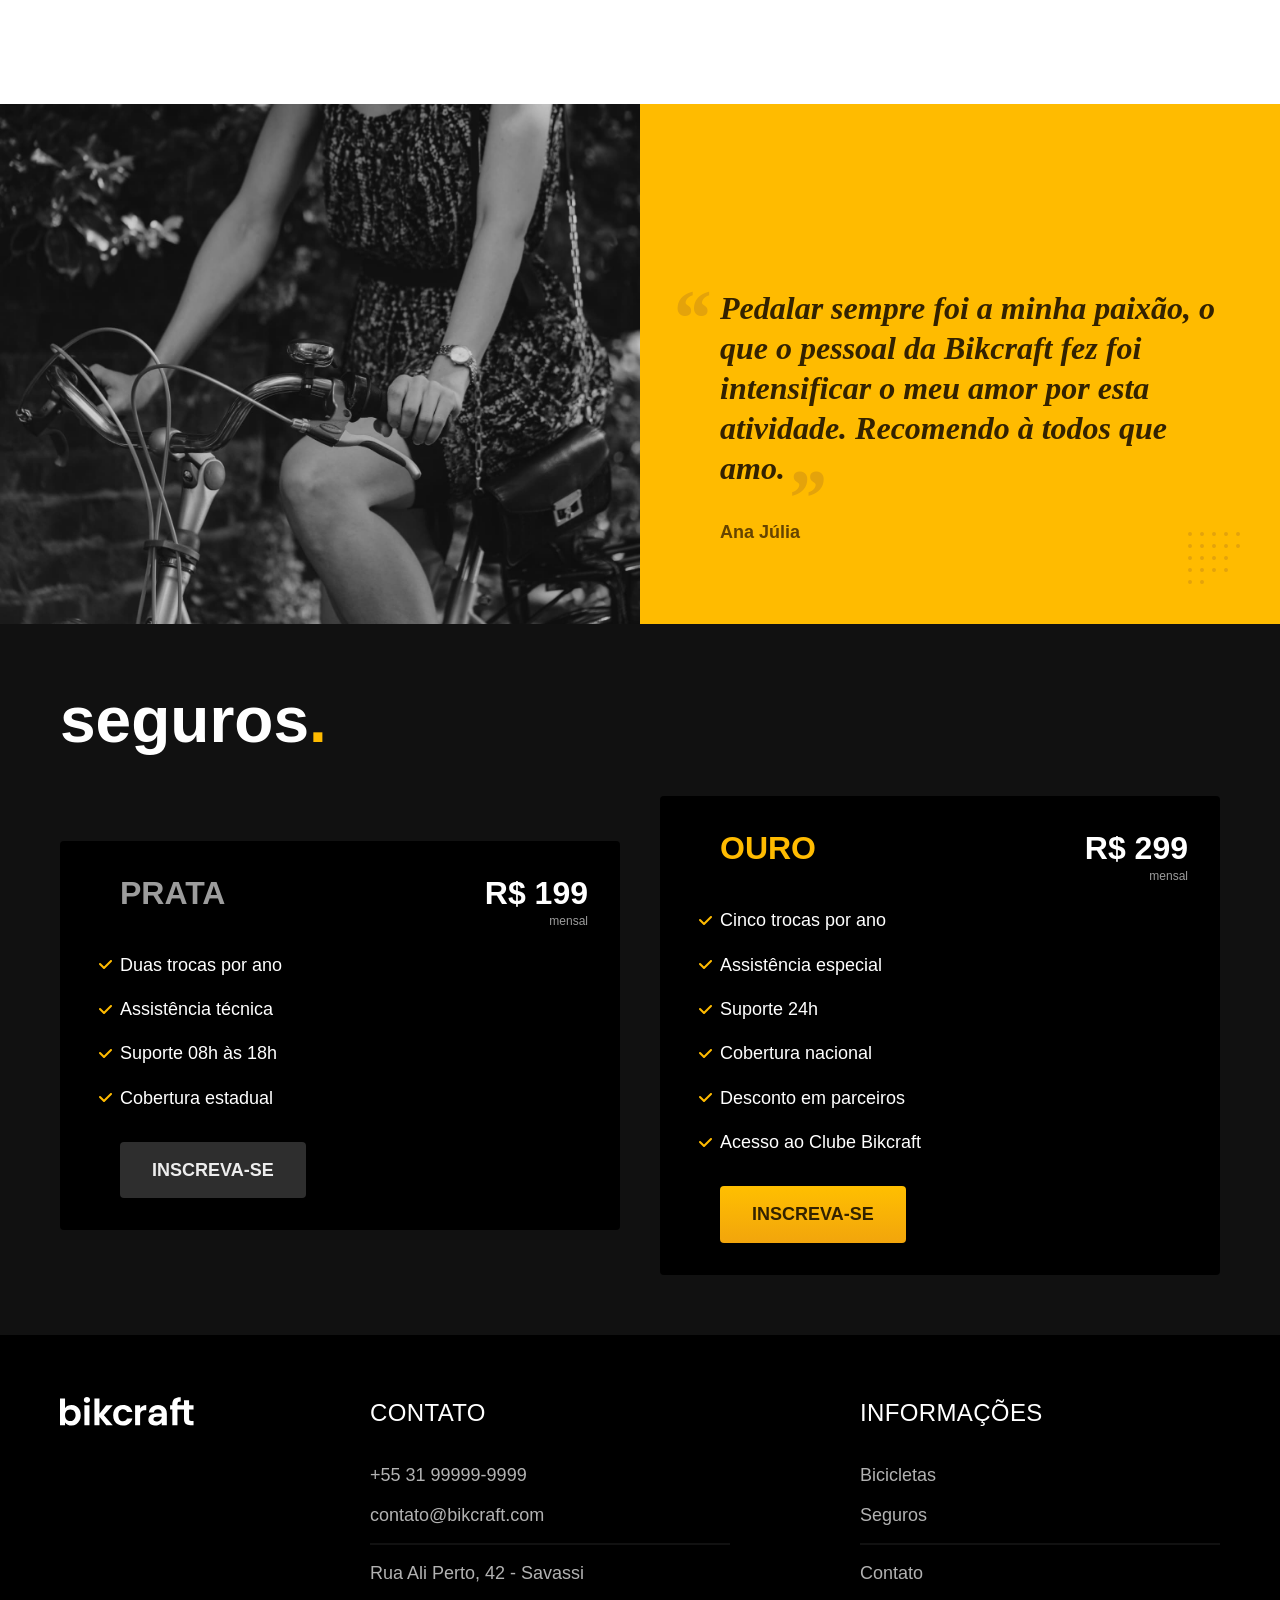
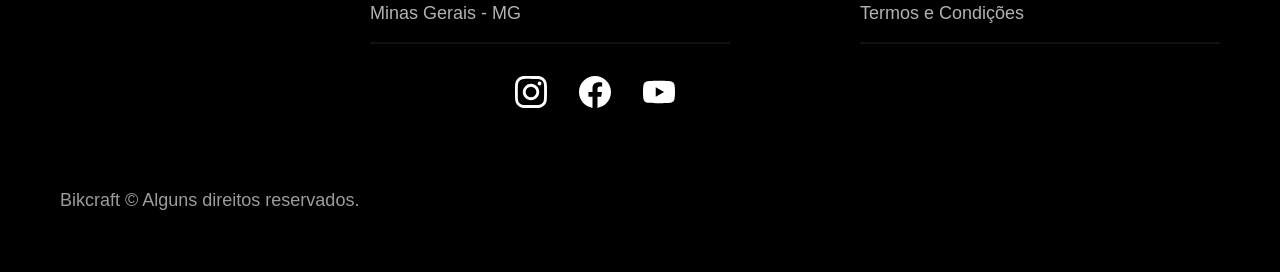
==== commit 101bdefb: "Otimizações" ====
--- a/index.html
+++ b/index.html
@@ -7,6 +7,7 @@
   <title>Bikcraft - Bicletas Elétricas</title>
   <meta name="description" content="Bicicletas elétricas de alta precisão e qualidade, feitas sob medida para você. Explore o mundo na sua velocidade com a Bikcraft.">
 
+  <link rel="preload" href="./css/style.css" as="style">
   <link rel="stylesheet" href="./css/style.css">
 </head>
 
@@ -14,7 +15,7 @@
   <header class="header-bg">
     <div class="header container">
       <a href="./">
-        <img src="./img/bikcraft.svg" alt="Bikcraft">
+        <img src="./img/bikcraft.svg" width="136" height="32" alt="Bikcraft">
       </a>
 
       <nav aria-label="primaria">
@@ -34,9 +35,10 @@
         <p class="font-2-l cor-5">Bicicletas elétricas de alta precisão e qualidade, feitas sob medida para você. Explore o mundo na sua velocidade com a Bikcraft.</p>
         <a class="botao" href="./bicicletas.html">Escolha a sua</a>
       </div>
-      <div>
-        <img src="./img/fotos/introducao.jpg" alt="Bicleta eléttrica preta.">
-      </div>
+      <picture>
+        <source media="(max-width: 800px)" srcset="./img/bicicletas/nimbus.jpg">
+        <img src="./img/fotos/introducao.jpg" width="1280" height="1600" alt="Bicleta eléttrica preta.">
+      </picture>
     </div>
   </main>
 
@@ -46,21 +48,21 @@
     <ul>
       <li>
         <a href="./bicicletas/magic.html">
-          <img src="./img/bicicletas/magic-home.jpg" alt="Bicleta preta">
+          <img src="./img/bicicletas/magic-home.jpg" width="920" height="1040" alt="Bicleta preta">
           <h3 class="font-1-xl">Magic Might</h3>
           <span class="font-2-m cor-8">R$ 2499</span>
         </a>
       </li>
       <li>
         <a href="./bicicletas/nimbus.html">
-          <img src="./img/bicicletas/nimbus-home.jpg" alt="Bicleta preta">
+          <img src="./img/bicicletas/nimbus-home.jpg" width="920" height="1040" alt="Bicleta preta">
           <h3 class="font-1-xl">Nimbus Stark</h3>
           <span class="font-2-m cor-8">R$ 4999</span>
         </a>
       </li>
       <li>
         <a href="./bicicletas/nebula.html">
-          <img src="./img/bicicletas/nebula-home.jpg" alt="Bicleta preta">
+          <img src="./img/bicicletas/nebula-home.jpg" width="920" height="1040" alt="Bicleta preta">
           <h3 class="font-1-xl">Nebula Cosmic</h3>
           <span class="font-2-m cor-8">R$ 3999</span>
         </a>
@@ -77,19 +79,19 @@
         <a class="link" href="./bicletas.html">Escolha um modelo</a>
         <div class="tecnologia-vantagens">
           <div>
-            <img src="./img/icones/eletrica.svg" alt="">
+            <img src="./img/icones/eletrica.svg" width="24" height="24" alt="">
             <h3 class="font-1-m cor-0">Motor Elétrico</h3>
             <p class="font-2-m cor-5">Toda Bikcraft é equipada com um motor elétrico que possui duração de até 120h. A bateria é recarregada com a sua energia gasta ao pedalar.</p>
           </div>
           <div>
-            <img src="./img/icones/rastreador.svg" alt="">
+            <img src="./img/icones/rastreador.svg" width="24" height="24" alt="">
             <h3 class="font-1-m cor-0">Rastreador</h3>
             <p class="font-2-m cor-5">Sabemos o quão preciosa é a sua Bikcraft, por isso adicionamos rastreadores e sistemas anti-furto para garantir o seu sossego.</p>
           </div>
         </div>
       </div>
       <div class="tecnologia-imagem">
-        <img src="./img/fotos/tecnologia.jpg" alt="">
+        <img src="./img/fotos/tecnologia.jpg" width="1200" height="1920" alt="">
       </div>
     </div>
   </article>
@@ -98,20 +100,20 @@
     <h2 class="container font-1-xxl">escolha a sua<span class="cor-p1">.</span></h2>
 
     <ul>
-      <li><img src="./img/parceiros/caravan.svg" alt="caravan"></li>
-      <li><img src="./img/parceiros/ranek.svg" alt="ranek"></li>
-      <li><img src="./img/parceiros/handel.svg" alt="handel"></li>
-      <li><img src="./img/parceiros/dogs.svg" alt="dogs"></li>
-      <li><img src="./img/parceiros/lescone.svg" alt="lescone"></li>
-      <li><img src="./img/parceiros/flexblog.svg" alt="flexblog"></li>
-      <li><img src="./img/parceiros/wildbeast.svg" alt="wildbeast"></li>
-      <li><img src="./img/parceiros/surfbot.svg" alt="surfbot"></li>
+      <li><img src="./img/parceiros/caravan.svg" width="140" height="38" alt="caravan"></li>
+      <li><img src="./img/parceiros/ranek.svg" width="149" height="36" alt="ranek"></li>
+      <li><img src="./img/parceiros/handel.svg" width="139" height="50" alt="handel"></li>
+      <li><img src="./img/parceiros/dogs.svg" width="152" height="39" alt="dogs"></li>
+      <li><img src="./img/parceiros/lescone.svg" width="208" height="41" alt="lescone"></li>
+      <li><img src="./img/parceiros/flexblog.svg" width="165" height="38" alt="flexblog"></li>
+      <li><img src="./img/parceiros/wildbeast.svg" width="196" height="34" alt="wildbeast"></li>
+      <li><img src="./img/parceiros/surfbot.svg" width="200" height="49" alt="surfbot"></li>
     </ul>
   </section>
 
   <section class="depoimento" aria-label="Depoimento">
     <div>
-      <img src="./img/fotos/depoimento.jpg" alt="Pessoa pedalando uma bicicleta Bikcraft.">
+      <img src="./img/fotos/depoimento.jpg" width="1560" height="1360" alt="Pessoa pedalando uma bicicleta Bikcraft.">
     </div>
     <div class="depoimento-conteudo">
       <blockquote class="font-1-xl cor-p5">
@@ -154,7 +156,7 @@
 
   <footer class="footer-bg">
     <div class="footer container">
-      <img src="./img/bikcraft.svg" alt="Bikcraft">
+      <img src="./img/bikcraft.svg" width="136" height="32" alt="Bikcraft">
       <div class="footer-contato">
         <h3 class="font-2-l-b cor-0">Contato</h3>
         <ul class="font-2-m cor-5">
@@ -165,13 +167,13 @@
         </ul>
         <div class="footer-redes">
           <a href="./">
-            <img src="./img/redes/instagram.svg" alt="Instagram">
+            <img src="./img/redes/instagram.svg" width="32" height="32" alt="Instagram">
           </a>
           <a href="./">
-            <img src="./img/redes/facebook.svg" alt="Facebook">
+            <img src="./img/redes/facebook.svg" width="32" height="32" alt="Facebook">
           </a>
           <a href="./">
-            <img src="./img/redes/youtube.svg" alt="Youtube">
+            <img src="./img/redes/youtube.svg" width="32" height="32" alt="Youtube">
           </a>
         </div>
       </div>
--- a/css/style.css
+++ b/css/style.css
@@ -6,6 +6,7 @@
 
 /* Utilidades */
 @import "./utilidades/componentes.css";
+@import "./utilidades/formulario.css";
 
 /* Home */
 @import "./home/introducao.css";
@@ -15,6 +16,23 @@
 
 /* Biclietas */
 @import "./bicicletas/bicicletas-lista.css";
+@import "./bicicletas/bicicletas.css";
+
+/* Biclieta */
+@import "./bicicleta/bicicleta.css";
+@import "./bicicleta/seguro.css";
 
 /* Seguros */
 @import "./seguros/seguros.css";
+@import "./seguros/vantagens.css";
+@import "./seguros/perguntas.css";
+
+/* Contato */
+@import "./contato/contato.css";
+@import "./contato/lojas.css";
+
+/* Orçamento */
+@import "./orcamento/orcamento.css";
+
+/* Termos */
+@import "./termos/termos.css";
--- a/css/style.css
+++ b/css/style.css
@@ -6,6 +6,7 @@
 
 /* Utilidades */
 @import "./utilidades/componentes.css";
+@import "./utilidades/formulario.css";
 
 /* Home */
 @import "./home/introducao.css";
@@ -15,6 +16,23 @@
 
 /* Biclietas */
 @import "./bicicletas/bicicletas-lista.css";
+@import "./bicicletas/bicicletas.css";
+
+/* Biclieta */
+@import "./bicicleta/bicicleta.css";
+@import "./bicicleta/seguro.css";
 
 /* Seguros */
 @import "./seguros/seguros.css";
+@import "./seguros/vantagens.css";
+@import "./seguros/perguntas.css";
+
+/* Contato */
+@import "./contato/contato.css";
+@import "./contato/lojas.css";
+
+/* Orçamento */
+@import "./orcamento/orcamento.css";
+
+/* Termos */
+@import "./termos/termos.css";
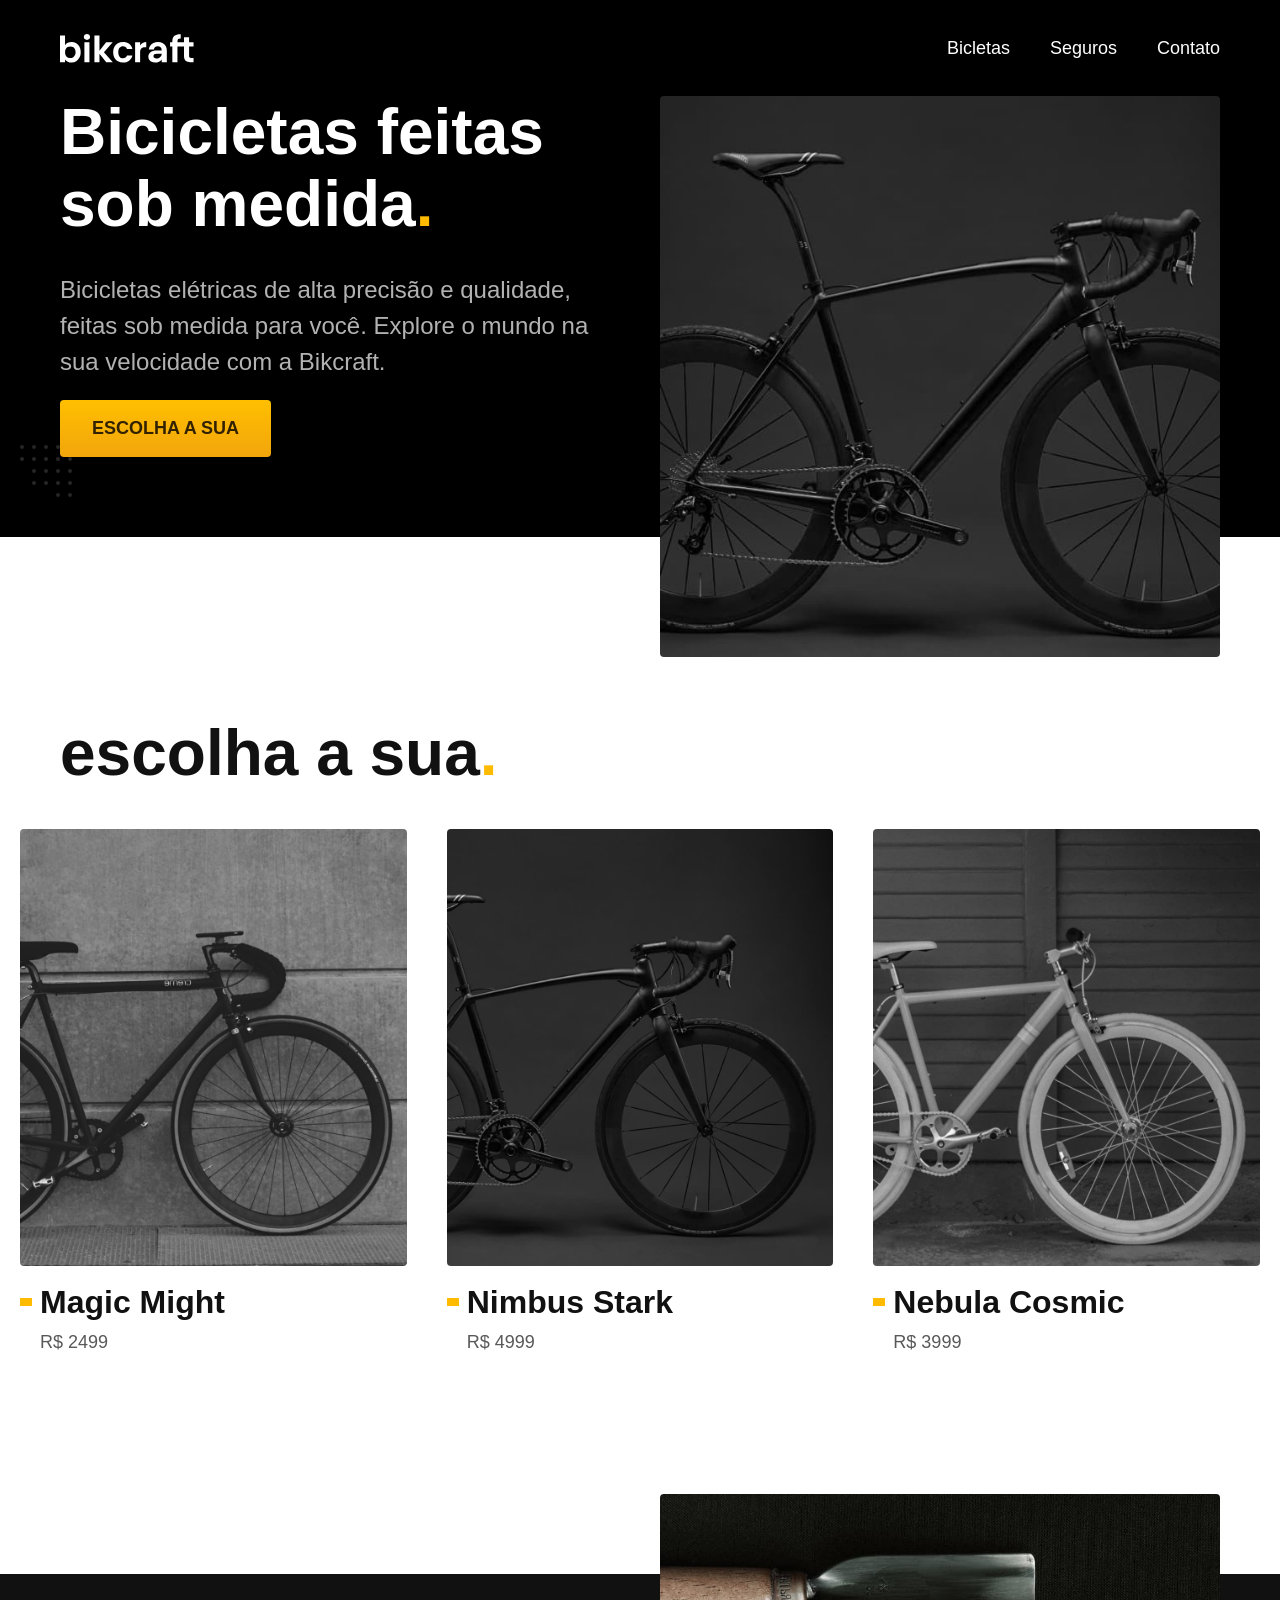
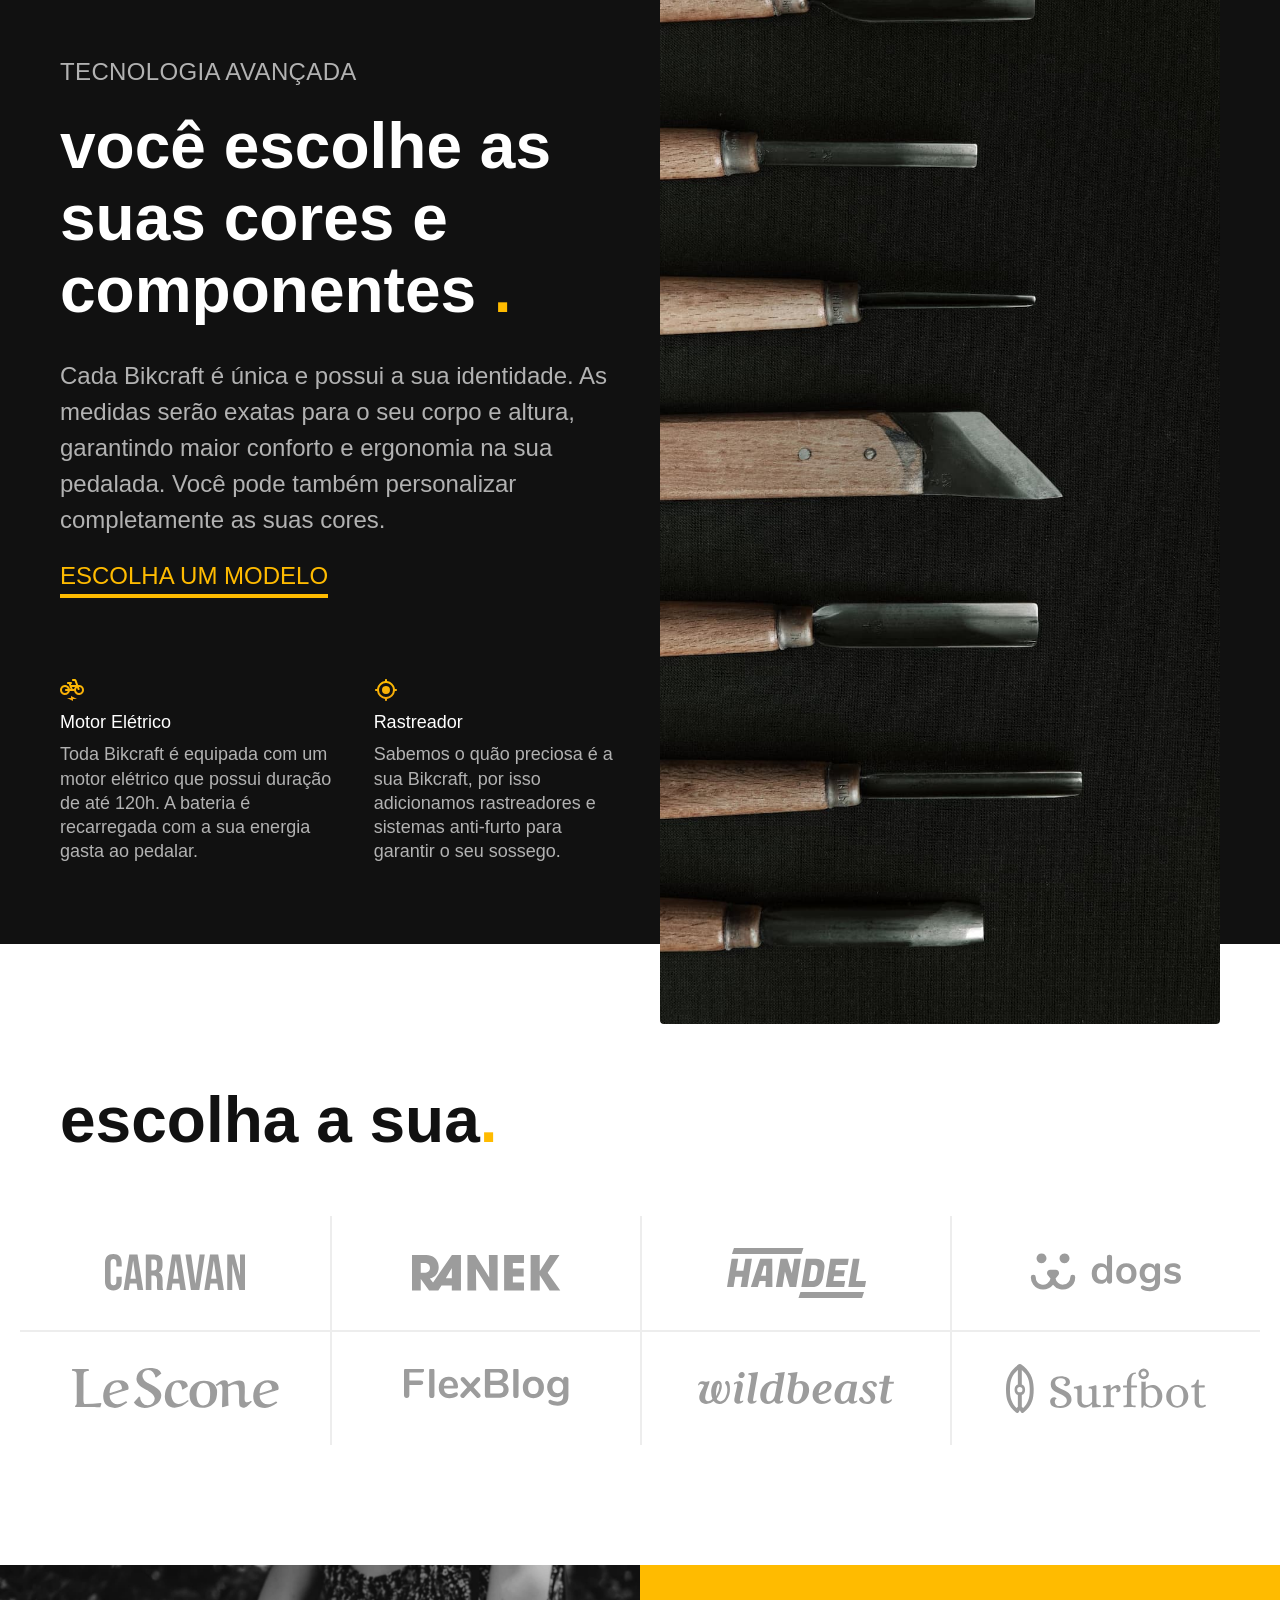
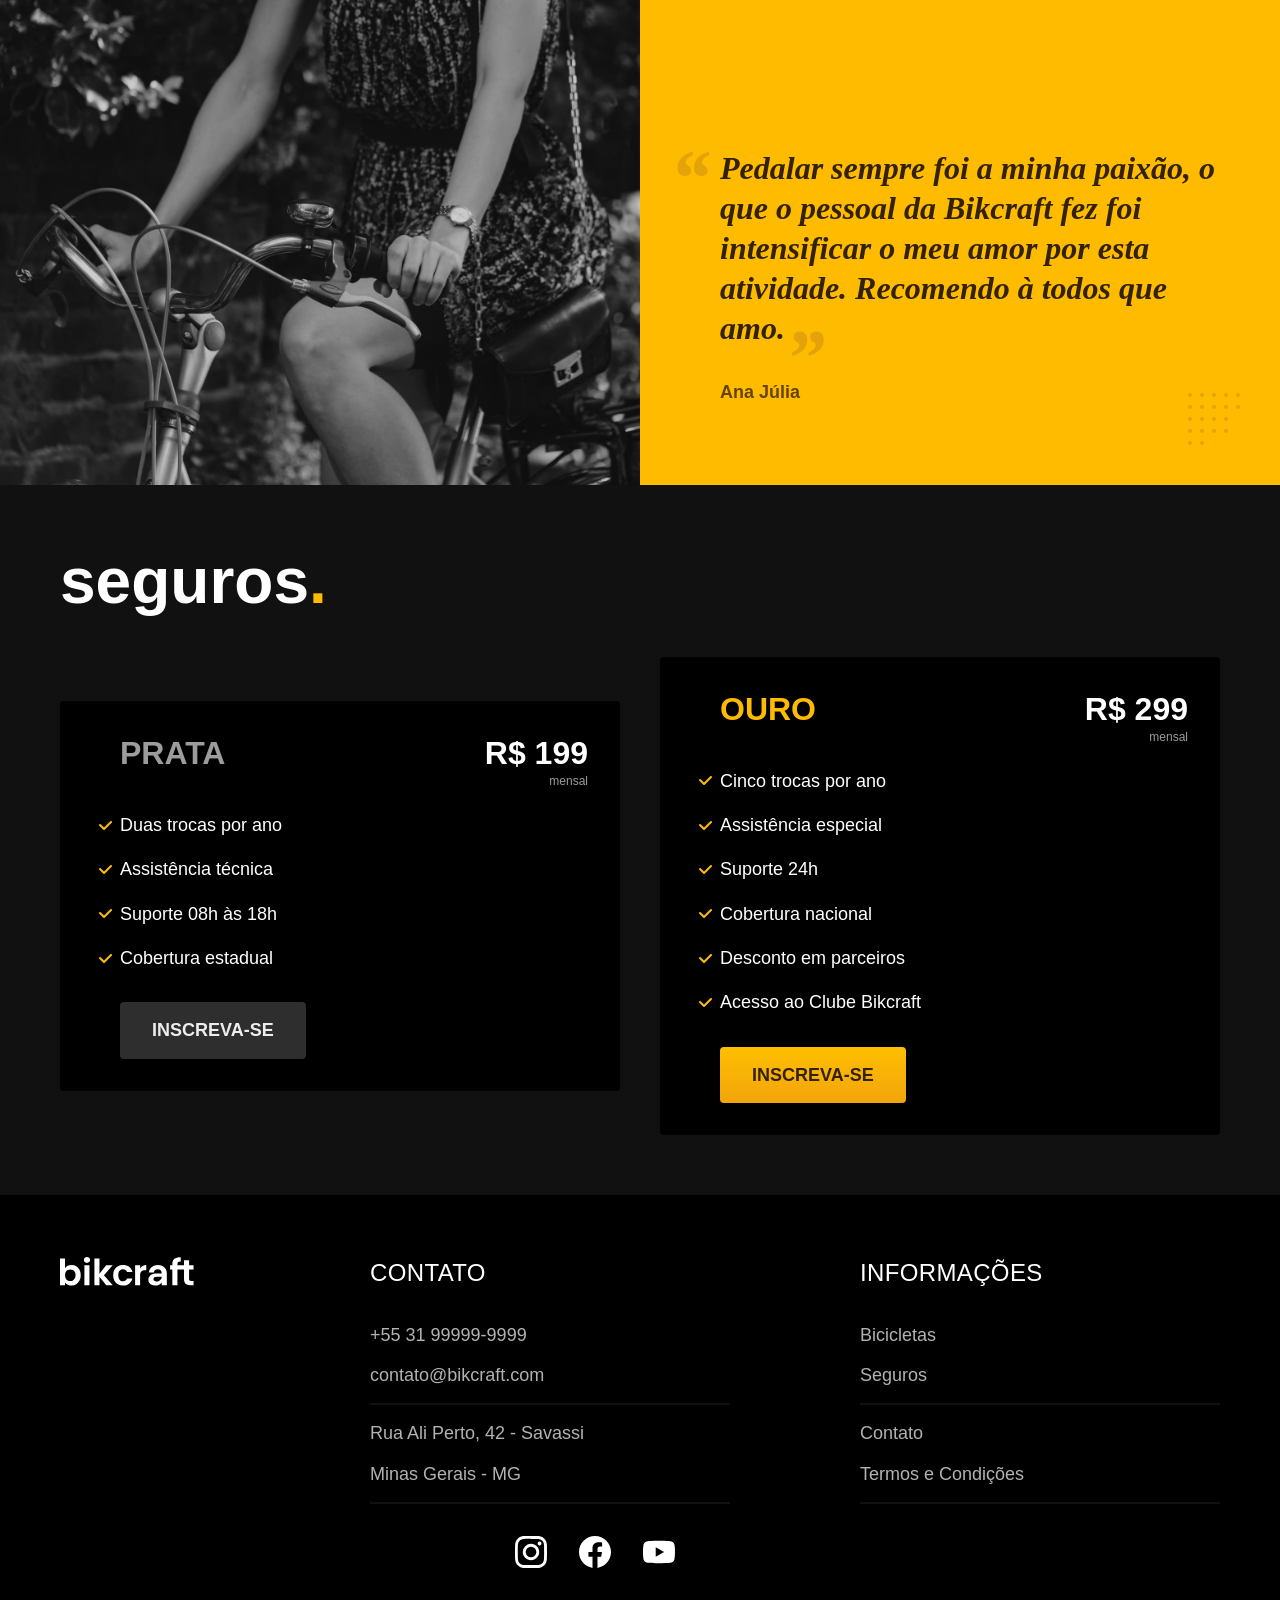
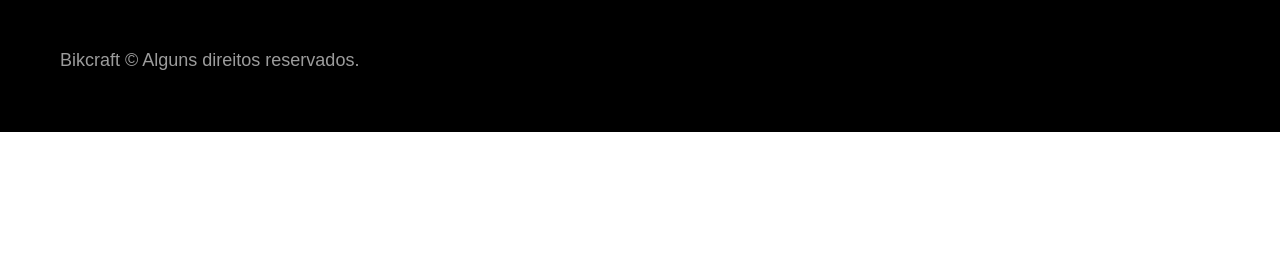
==== commit fa1dc412: "JavaScript Menu Ativo" ====
--- a/index.html
+++ b/index.html
@@ -20,7 +20,7 @@
 
       <nav aria-label="primaria">
         <ul class="header-menu font-1-m cor-0">
-          <li><a href="./bicletas.html">Bicletas</a></li>
+          <li><a href="./bicicletas.html">Bicletas</a></li>
           <li><a href="./seguros.html">Seguros</a></li>
           <li><a href="./contato.html">Contato</a></li>
         </ul>
@@ -76,7 +76,7 @@
         <span class="font-2-l-b cor-5">Tecnologia Avançada</span>
         <h2 class="font-1-xxl cor-0">você escolhe as suas cores e componentes <span class="cor-p1">.</span></h2>
         <p class="font-2-l cor-5">Cada Bikcraft é única e possui a sua identidade. As medidas serão exatas para o seu corpo e altura, garantindo maior conforto e ergonomia na sua pedalada. Você pode também personalizar completamente as suas cores.</p>
-        <a class="link" href="./bicletas.html">Escolha um modelo</a>
+        <a class="link" href="./bicicletas.html">Escolha um modelo</a>
         <div class="tecnologia-vantagens">
           <div>
             <img src="./img/icones/eletrica.svg" width="24" height="24" alt="">
@@ -181,7 +181,7 @@
         <h3 class="font-2-l-b cor-0">Informações</h3>
         <nav>
           <ul class="font-1-m cor-5">
-            <li><a href="./bicletas.html">Bicicletas</a></li>
+            <li><a href="./bicicletas.html">Bicicletas</a></li>
             <li><a href="./seguros.html">Seguros</a></li>
             <li><a href="./contato.html">Contato</a></li>
             <li><a href="./termos.html">Termos e Condições</a></li>
@@ -192,6 +192,8 @@
     </div>
 
   </footer>
+
+  <script src="./js/script.js"></script>
 </body>
 
 </html>
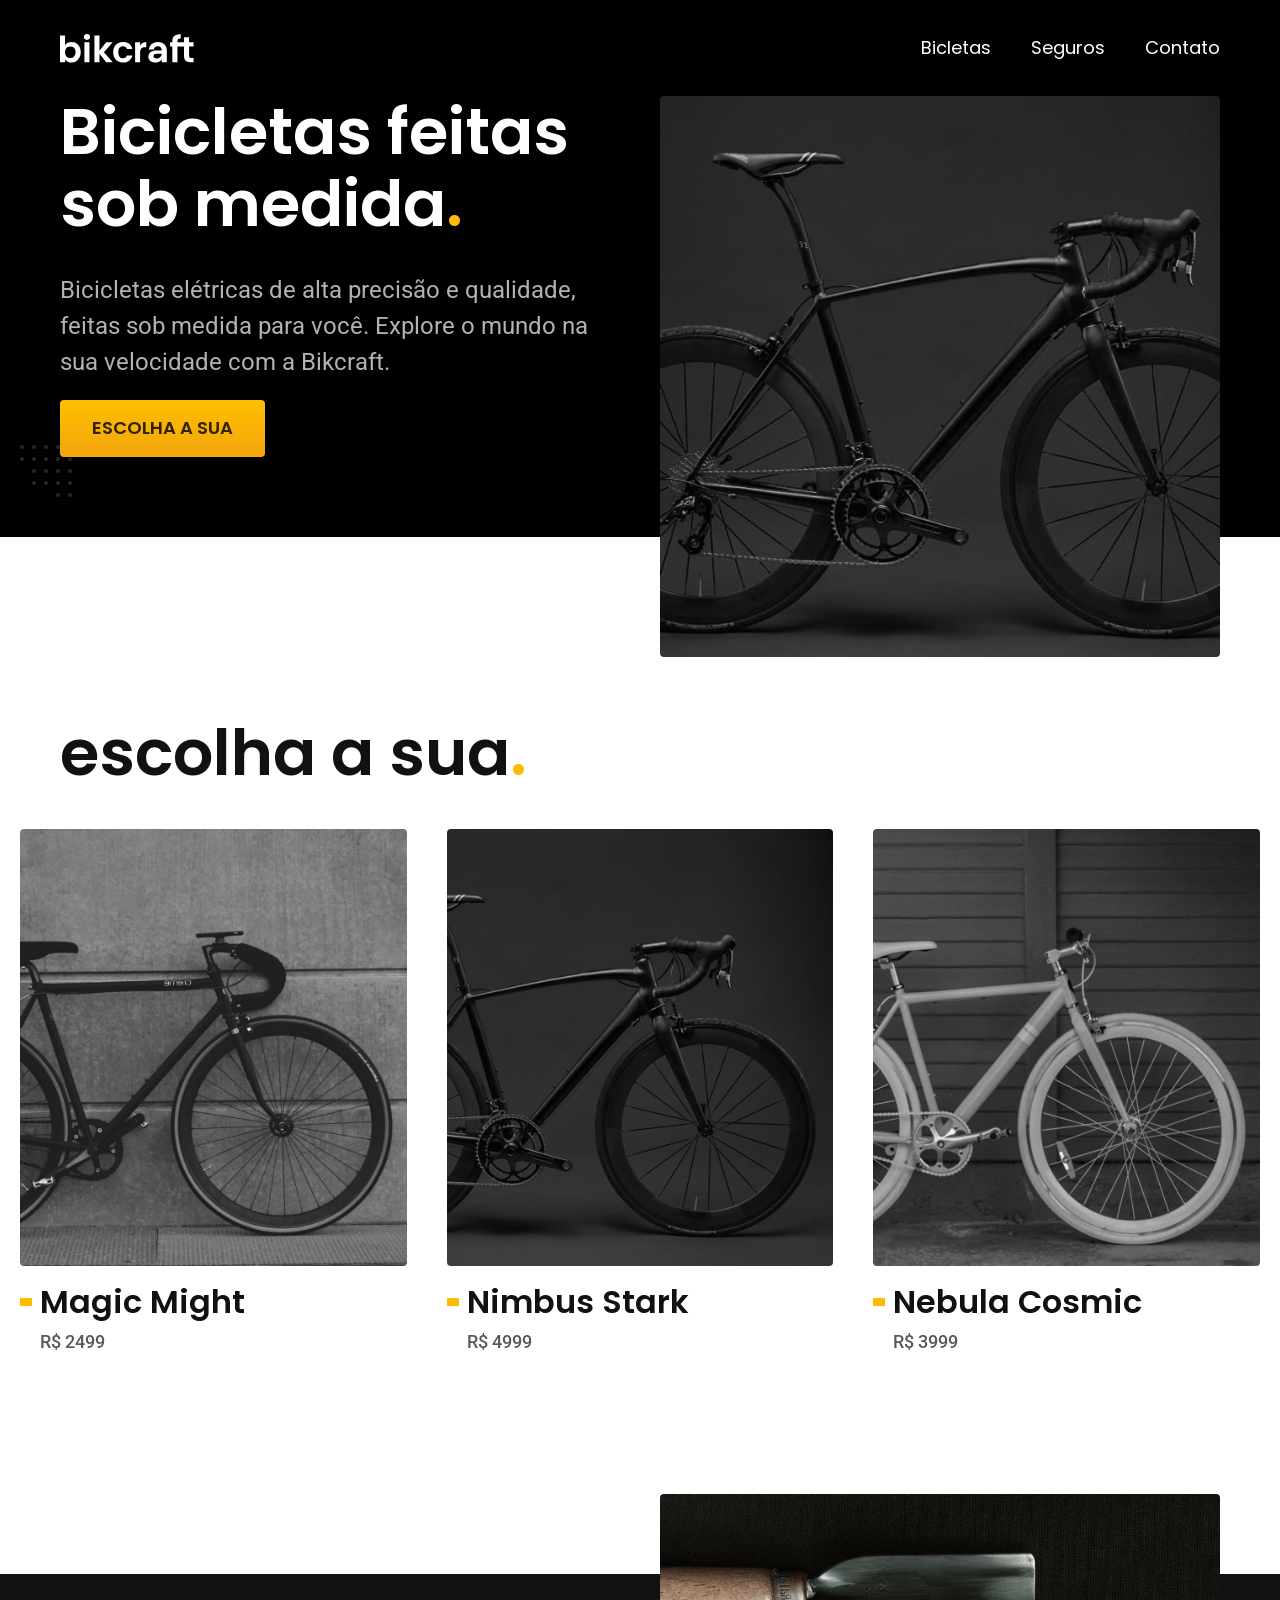
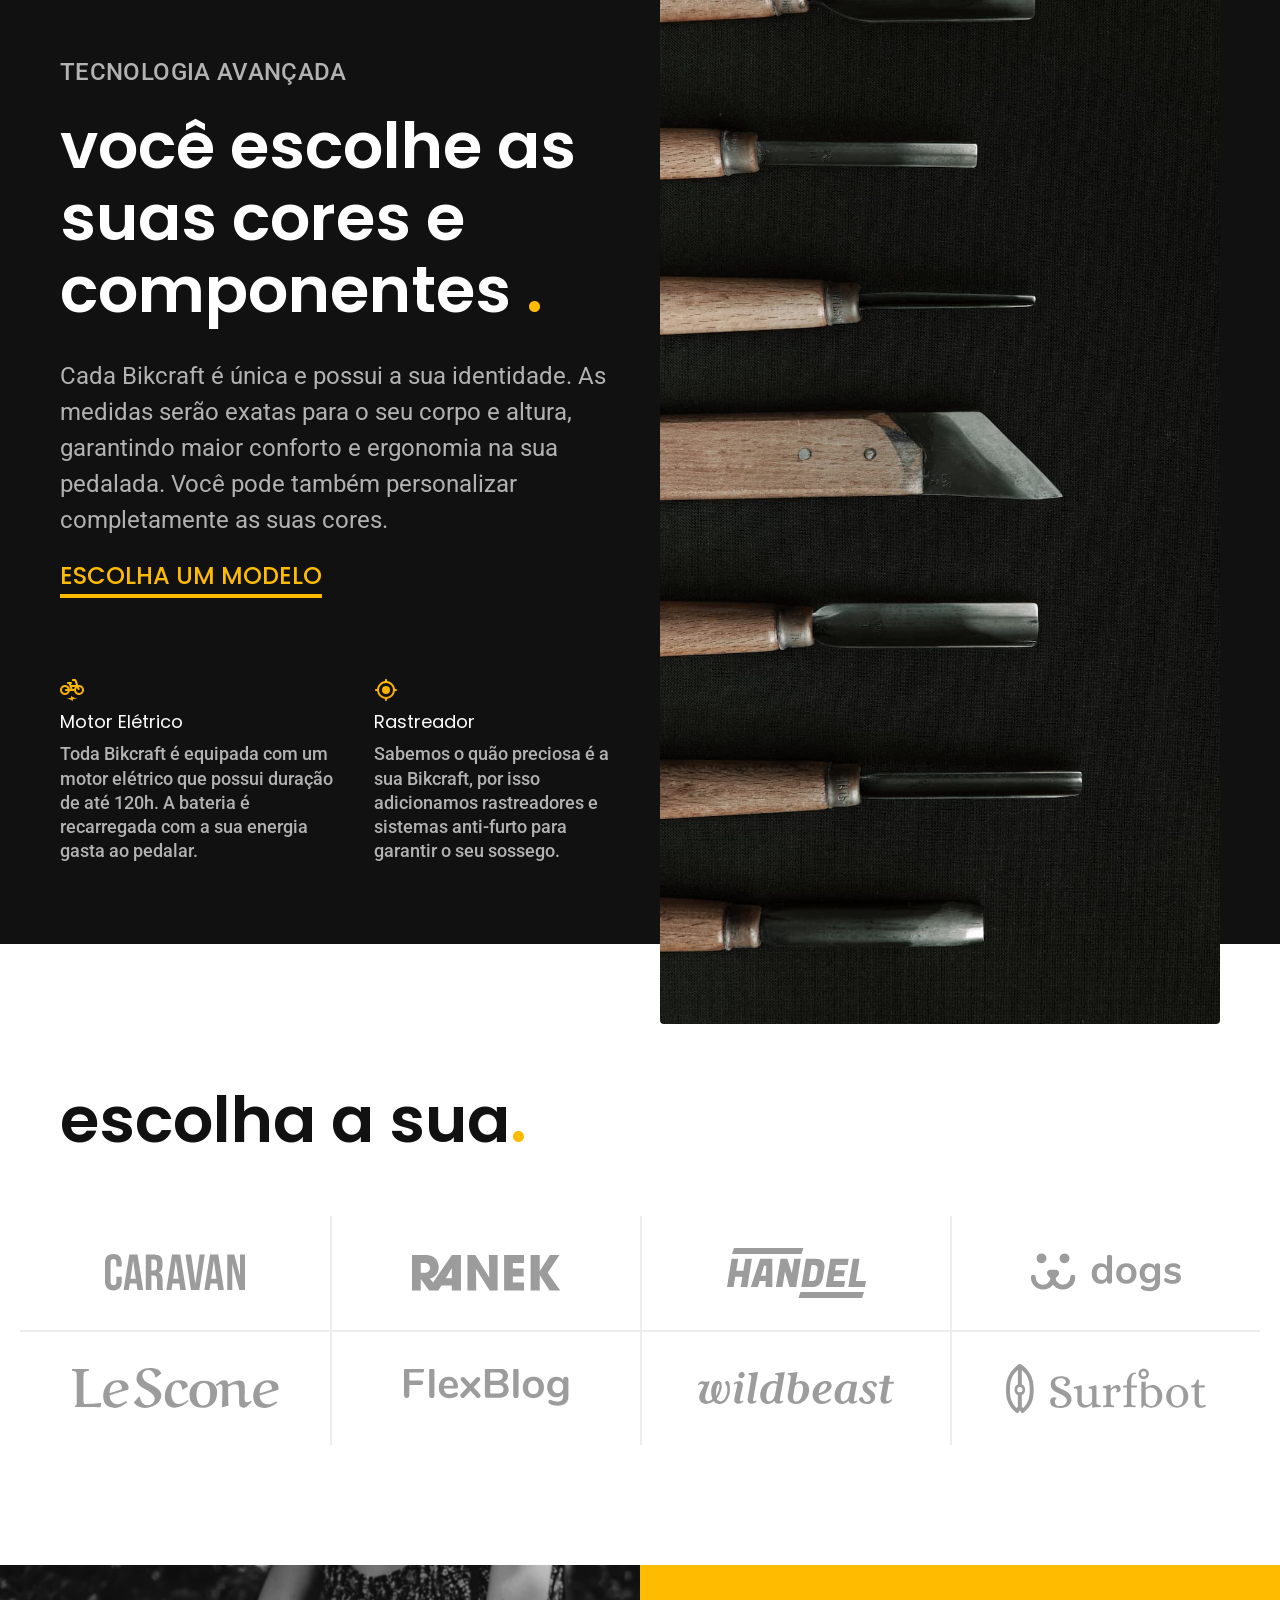
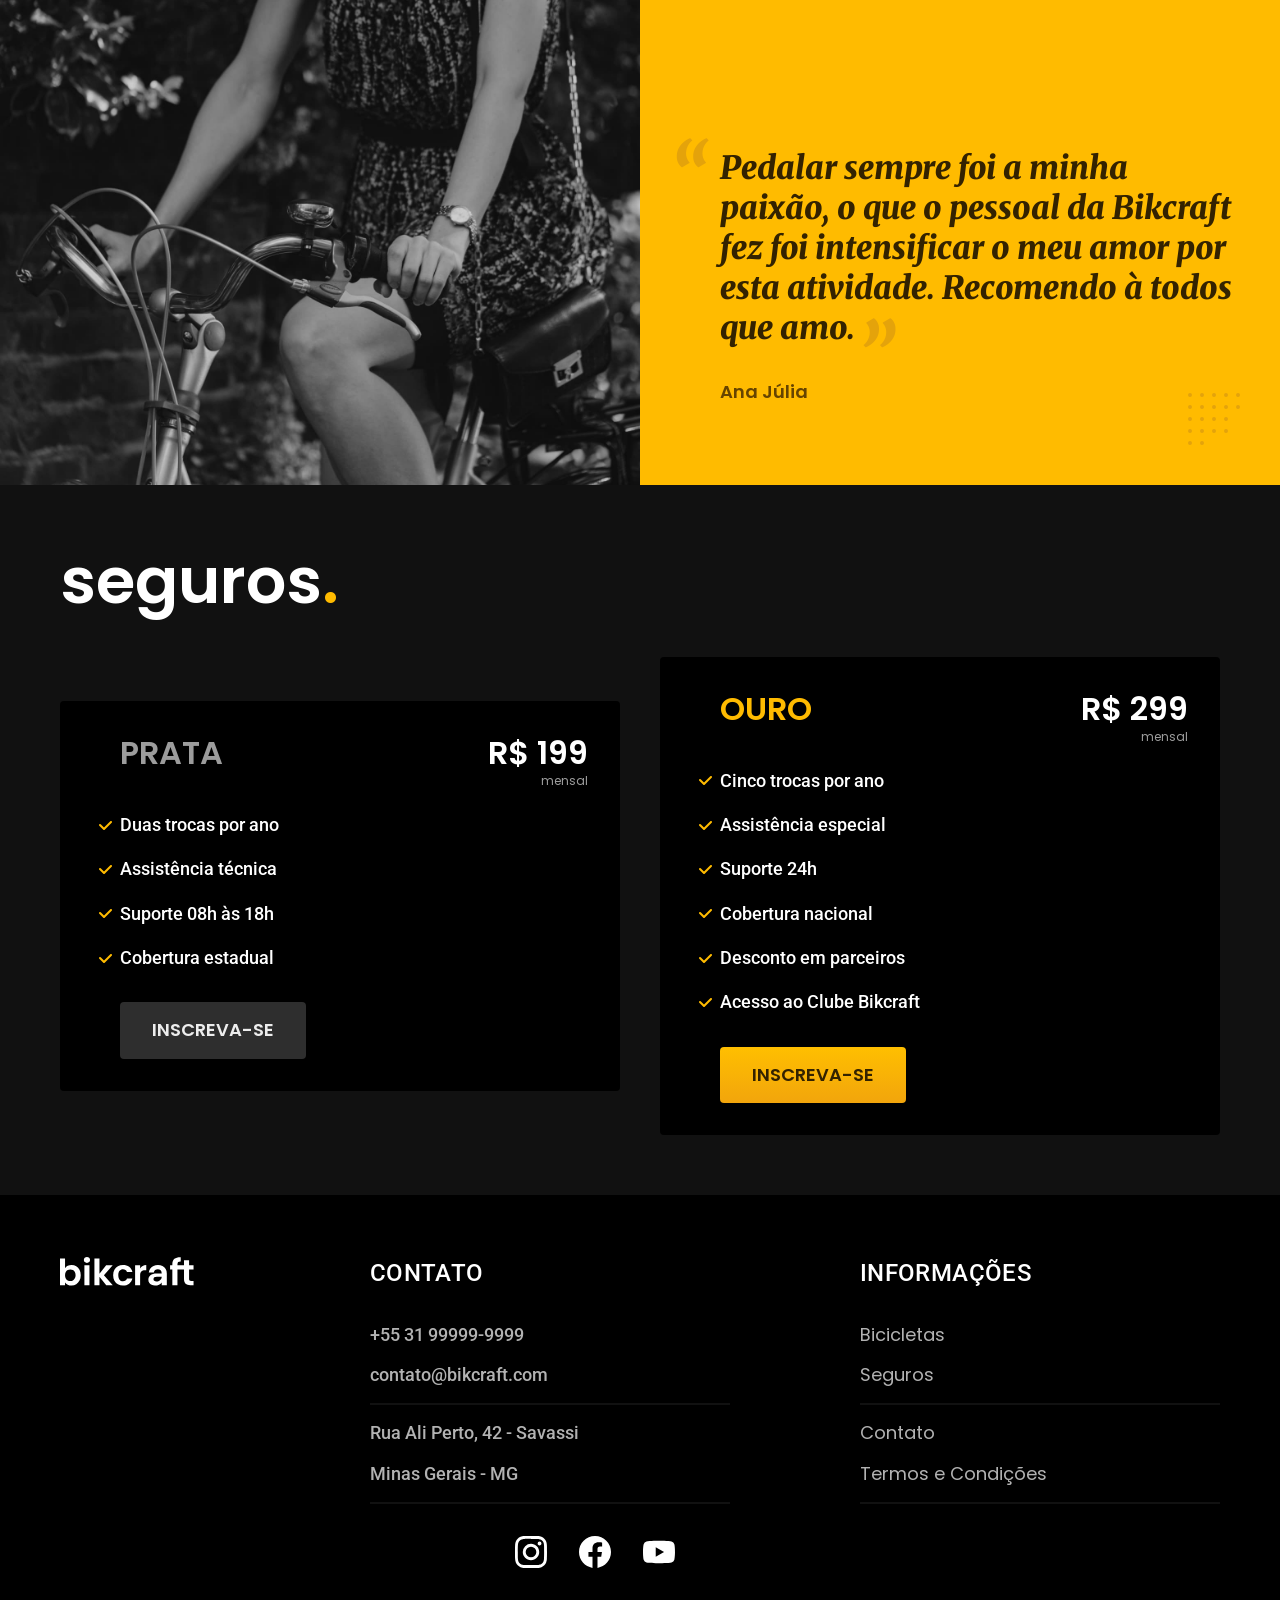
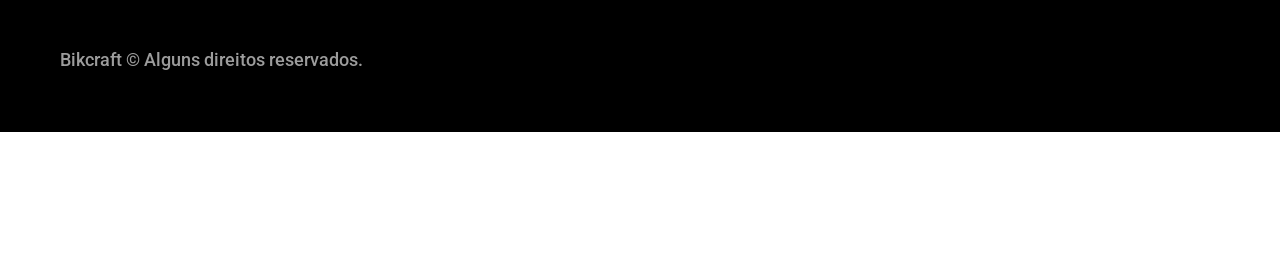
==== commit 757d2a81: "Otimizado para produção" ====
--- a/index.html
+++ b/index.html
@@ -7,8 +7,15 @@
   <title>Bikcraft - Bicletas Elétricas</title>
   <meta name="description" content="Bicicletas elétricas de alta precisão e qualidade, feitas sob medida para você. Explore o mundo na sua velocidade com a Bikcraft.">
 
-  <link rel="preload" href="./css/style.css" as="style">
-  <link rel="stylesheet" href="./css/style.css">
+  <link rel="icon" href="./favicon.svg" type="image/svg+xml">
+  <link rel="preload" href="./css/style.min.css" as="style">
+  <link rel="stylesheet" href="./css/style.min.css">
+
+  <script>document.documentElement.classList.add('js');</script>
+
+  <link rel="preconnect" href="https://fonts.googleapis.com">
+  <link rel="preconnect" href="https://fonts.gstatic.com" crossorigin>
+  <link href="https://fonts.googleapis.com/css2?family=Merriweather:ital,wght@1,900&family=Poppins:wght@400;600&family=Roboto:wght@400;500&display=swap" rel="stylesheet">
 </head>
 
 <body>
@@ -31,9 +38,9 @@
   <main class="introducao-bg">
     <div class="introducao container">
       <div class="introducao-conteudo">
-        <h1 class="font-1-xxl cor-0">Bicicletas feitas sob medida<span class="cor-p1">.</span></h1>
-        <p class="font-2-l cor-5">Bicicletas elétricas de alta precisão e qualidade, feitas sob medida para você. Explore o mundo na sua velocidade com a Bikcraft.</p>
-        <a class="botao" href="./bicicletas.html">Escolha a sua</a>
+        <h1 class="font-1-xxl cor-0 fadeInDown" data-anime="200">Bicicletas feitas sob medida<span class="cor-p1">.</span></h1>
+        <p class="font-2-l cor-5 fadeInDown" data-anime="400">Bicicletas elétricas de alta precisão e qualidade, feitas sob medida para você. Explore o mundo na sua velocidade com a Bikcraft.</p>
+        <a class="botao fadeInDown" href="./bicicletas.html" data-anime="600">Escolha a sua</a>
       </div>
       <picture>
         <source media="(max-width: 800px)" srcset="./img/bicicletas/nimbus.jpg">
@@ -193,6 +200,7 @@
 
   </footer>
 
+  <script src="./js/plugins/simple-anime.js"></script>
   <script src="./js/script.js"></script>
 </body>
 
--- a/css/style.min.css
+++ b/css/style.min.css
@@ -0,0 +1 @@
+body{margin:0;font-family:Arial,Helvetica,sans-serif;color:#111}blockquote,dd,h1,h2,h3,h4,p,ul{margin:0}ul{padding:0;list-style:none}a{text-decoration:none;color:inherit}img{max-width:100%;height:auto;display:block}img[src$=".jpg"]{border-radius:4px}.font-1-xs{font:400 0.75rem/1.35 Poppins,sans-serif}.font-2-xs{font:400 0.875rem/1.43 Roboto,sans-serif}.font-1-s{font:400 1rem/1.5 Poppins,sans-serif}.font-2-s{font:400 1rem/1.5 Roboto,sans-serif}.font-1-m,.font-1-m-b{font:400 1.125rem/1.35 Poppins,sans-serif}.font-1-m-b{font-weight:600}.font-2-m{font:500 1.125rem/1.35 Roboto,sans-serif}.font-1-l{font:400 1.5rem/1.5 Poppins,sans-serif}.font-2-l,.font-2-l-b{font:400 1.5rem/1.5 Roboto,sans-serif}.font-2-l-b{font-weight:500;letter-spacing:.015em;text-transform:uppercase}.font-1-xl{font:600 2rem/1.25 Poppins,sans-serif}.font-2-xl{font:500 2rem/1.25 Roboto,sans-serif}.font-1-xxl{font:600 4rem/1.125 Poppins,sans-serif}@media (max-width:1200px){.font-1-xxl{font-size:3rem}.font-2-l,.font-2-l-b{font-size:1.125rem}}@media (max-width:800px){.font-1-xxl{font-size:2rem}.font-1-xl,.font-2-xl{font-size:1.5rem}}:root{--cor-0:#ffffff;--cor-1:#f7f7f7;--cor-2:#ededed;--cor-3:#dedede;--cor-4:#cccccc;--cor-5:#b2b2b2;--cor-6:#9c9c9c;--cor-7:#717171;--cor-8:#595959;--cor-9:#404040;--cor-10:#2e2e2e;--cor-11:#111111;--cor-12:#000000;--cor-p1:#ffbb00;--cor-p2:#e4a30b;--cor-p3:#a66f00;--cor-p4:#664400;--cor-p5:#332200}.cor-0{color:var(--cor-0)}.cor-1{color:var(--cor-1)}.cor-2{color:var(--cor-2)}.cor-3{color:var(--cor-3)}.cor-4{color:var(--cor-4)}.cor-5{color:var(--cor-5)}.cor-6{color:var(--cor-6)}.cor-7{color:var(--cor-7)}.cor-8{color:var(--cor-8)}.cor-9{color:var(--cor-9)}.cor-10{color:var(--cor-10)}.cor-11{color:var(--cor-11)}.cor-12{color:var(--cor-12)}.cor-p1{color:var(--cor-p1)}.cor-p2{color:var(--cor-p2)}.cor-p3{color:var(--cor-p3)}.cor-p4{color:var(--cor-p4)}.cor-p5{color:var(--cor-p5)}.js .fadeInDown{transform:translate3d(0,-20px,0)}.js .fadeInUp{transform:translate3d(0,20px,0)}.js .fadeInRight{transform:translate3d(20px,0,0)}.js .fadeInLeft{transform:translate3d(-20px,0,0)}.js [data-anime]{opacity:0}.js .anime{opacity:1;transform:none;transition:transform .8s,opacity .8s}.header-bg{background-color:var(--cor-12)}.header{display:flex;flex-wrap:wrap;gap:20px;justify-content:space-between;align-items:center;padding-top:20px;padding-bottom:20px}.header-menu{display:flex;flex-wrap:wrap;gap:40px}.header-menu a{display:inline-block;padding:16px 0;position:relative}.header-menu a:after{content:"";display:block;height:2px;width:0;background-color:var(--cor-0);margin-top:4px;transition:.3s;position:absolute}.header-menu a.ativo::after,.header-menu a:hover:after{width:100%}@media (max-width:800px){.header-menu{gap:20px}.header-menu a{background:var(--cor-11);padding:12px 16px;border-radius:4px}.header-menu a:hover{background:var(--cor-10)}.header-menu a:after{display:none}}@media (max-width:600px){.header-menu{gap:12px}.header-menu a{padding:8px 12px;font-size:14px}}.footer-bg{background-color:var(--cor-12)}.footer{display:grid;grid-template-columns:3fr 5fr 4fr;gap:40px;padding-top:60px;padding-bottom:60px}.footer h3{margin-bottom:32px}.footer-contato ul{margin-bottom:32px}.footer li:nth-child(2n):after{content:"";display:block;max-width:360px;height:2px;background-color:var(--cor-11);margin-top:16px}.footer li{margin-bottom:16px}.footer-redes{display:flex;gap:32px}.footer a:hover{color:var(--cor-0)}.footer-copy{grid-column:1/-1;margin-top:40px}.footer-redes{justify-content:center}@media (max-width:800px){.footer>img{display:none}.footer{grid-template-columns:1fr 1fr}}@media (max-width:600px){.footer{grid-template-columns:1fr;gap:60px}.footer-copy{margin-top:0}}.container{box-sizing:border-box;max-width:1200px;padding-left:20px;padding-right:20px;margin-left:auto;margin-right:auto}.botao{display:inline-block;padding:16px 32px;background:linear-gradient(#ffbf00,#f2a50c);border-radius:4px;box-shadow:0 1px 2px rgba(0,0,0,.1);text-transform:uppercase;color:var(--cor-p5);font:600 1.125rem/1.35 Poppins,sans-serif;max-width:max-content;border:none;cursor:pointer}.botao.secundario{background:var(--cor-10);color:var(--cor-2)}.botao.secundario:hover{background:var(--cor-9)}.botao.seta{display:flex;align-items:center}.botao.seta::after{content:"";display:inline-block;width:18px;height:10px;margin-left:12px;background:url("../img/icones/seta.svg");transition:transform .2s}.botao.seta:hover::after{transform:translateX(4px)}.botao:hover{background:linear-gradient(#ffb60d,#e59317)}@media (max-width:600px){.botao{padding:12px 16px;font-size:1rem}}.titulo-bg{padding-top:60px;padding-bottom:60px;background-color:var(--cor-11)}.titulo{background:url("../img/dec/top-right.svg") no-repeat top right 20px}.titulo p{margin-bottom:4px}@media (max-width:800px){.titulo-bg{padding-top:40px;padding-bottom:40px}.titulo p{font-size:1rem;text-transform:lowercase;font-weight:400}}.form{display:grid;grid-template-columns:1fr 1fr;gap:20px}.form label{display:block;font:400 1rem/1.5 Poppins,sans-serif;margin-bottom:4px}.form .col-2{grid-column:span 2}.form input[type=email],.form input[type=text],.form textarea{font:400 1rem/1.5 Roboto,sans-serif;background:var(--cor-1);border:1px solid var(--cor-2);padding:12px;border-radius:4px;width:100%;box-sizing:border-box}.form input[type=email]:focus,.form input[type=text]:focus,.form textarea:focus{outline:0;border-color:var(--cor-p1);background:var(--cor-0);box-shadow:0 0 0 2px #fea}@media (max-width:600px){.form{grid-template-columns:1fr}.form .col-2{grid-column:1}}.introducao-bg{background:var(--cor-12) url("../img/dec/bottom-left.svg") no-repeat bottom 160px left 20px;color:#fff;box-shadow:inset 0 -120px var(--cor-0)}.introducao{display:grid;grid-template-columns:1fr 1fr;gap:0 40px}.introducao-conteudo{align-self:end;padding-bottom:200px}.introducao img{width:100%;height:100%;object-fit:cover;border-radius:4px}.introducao h1{margin-bottom:32px}.introducao p{margin-bottom:20px;color:#b2b2b2}@media (max-width:800px){.introducao-bg{background:var(--cor-11);padding-top:40px;box-shadow:inset 0 -60px var(--cor-0)}.introducao{grid-template-columns:1fr;gap:32px}.introducao-conteudo{padding-bottom:0}.introducao h1{margin-bottom:16px}.introducao img{height:300px;width:100%}}.tecnologia-bg{background-color:var(--cor-11);box-shadow:inset 0 80px var(--cor-0),inset 0 -80px var(--cor-0)}.tecnologia{display:grid;grid-template-columns:1fr 1fr;gap:40px}.tecnologia-imagem img{width:100%;height:100%;object-fit:cover;object-position:left}.tecnologia-conteudo{padding-top:160px;padding-bottom:160px}.tecnologia-conteudo>span{display:block;margin-bottom:20px}.tecnologia-conteudo h2{margin-bottom:32px}.tecnologia-conteudo>p{margin-bottom:20px}.tecnologia a{margin-bottom:80px}.tecnologia-vantagens{display:flex;gap:40px}.tecnologia-vantagens h3{margin-bottom:8px;width:max-content}.tecnologia-vantagens img{width:24px;margin-bottom:8px}@media (max-width:800px){.tecnologia-bg{box-shadow:initial}.tecnologia{grid-template-columns:1fr}.tecnologia-conteudo{padding-top:60px;padding-bottom:60px}.tecnologia-imagem{display:none}.tecnologia a{margin-bottom:60px}}@media (max-width:600px){.botao{padding:12px 16px;font-size:1rem}}.link{display:inline-block;text-transform:uppercase;color:var(--cor-p1);font:500 1.5rem/1.5 Poppins,sans-serif}.link::after{content:"";display:block;width:100%;height:4px;background-color:currentColor}.link:hover{color:var(--cor-0)}.parceiros{padding-top:60px;padding-bottom:120px}.parceiros h2{padding-bottom:60px}.parceiros ul{padding:0 20px;max-width:1400px;display:grid;grid-template-columns:repeat(4,1fr);margin:0 auto}.parceiros li{display:flex;padding:32px;border-left:2px solid var(--cor-2)}.parceiros img{margin:auto}.parceiros li:first-child,.parceiros li:nth-child(5){border-left:none}.parceiros li:nth-child(n+5){border-top:2px solid var(--cor-2)}@media (max-width:800px){.parceiros{padding-bottom:60px}.parceiros li{display:flex;padding:20px}.parceiros h2{margin-bottom:20px}.parceiros ul{grid-template-columns:repeat(2,1fr)}.parceiros li:nth-child(n+3){border-top:2px solid var(--cor-2)}.parceiros li:nth-child(odd){border-left:none}}.depoimento{display:grid;grid-template-columns:1fr 1fr;background-color:var(--cor-p1);overflow:hidden}.depoimento img{width:100%;height:100%;object-fit:cover;border-radius:0}.depoimento-conteudo{padding:40px 40px 80px 80px;align-self:end;background:url("../img/dec/bottom-right-p.svg") no-repeat bottom 40px right 40px}.depoimento-conteudo p{max-width:32ch;font-family:Merriweather,serif;font-style:italic;font-weight:900;margin-bottom:32px;position:relative}.depoimento p::after,.depoimento p::before{font-size:5rem;color:var(--cor-p2);position:absolute}.depoimento p::before{content:"“";left:-50px;top:-20px}.depoimento p::after{content:"”"}@media (min-width:1200px){.depoimento img{max-height:520px}}@media (max-width:800px){.depoimento{grid-template-columns:1fr;text-align:center}.depoimento img{height:200px}.depoimento-conteudo{padding:40px 20px;margin:auto}}.bicletas-lista{padding-top:60px;padding-bottom:120px}.bicletas-lista h2{margin-bottom:40px}.bicletas-lista ul{display:flex;gap:40px;padding:0 20px 20px 20px;max-width:1400px;margin-left:auto;margin-right:auto;overflow-x:auto;-webkit-overflow-scrolling:touch}#bicicleta .bicletas-lista ul{padding:0 0 20px 0}.bicletas-lista li{flex:1;min-width:280px}.bicletas-lista a{display:block}.bicletas-lista img{margin-bottom:16px}.bicletas-lista h3{margin-bottom:8px;display:flex;align-items:center}.bicletas-lista h3::before{content:"";display:inline-block;width:12px;height:8px;background-color:var(--cor-p1);margin-right:8px;transition:width .2s}.bicletas-lista a:hover h3::before{width:24px}.bicletas-lista li span{padding-left:20px}@media (max-width:800px){.bicletas-lista{padding-bottom:60px}.bicletas-lista ul{gap:20px}}.bicicletas-bg{background:linear-gradient(to right,var(--cor-0) 30%,var(--cor-11) 0)}.bicicletas{display:grid;grid-template-columns:1fr 1fr;gap:40px;padding-top:60px;padding-bottom:60px;background:url("../img/dec/top-right.svg") no-repeat top 40px right 20px}.bicicletas-imagem{display:grid}.bicicletas-imagem img{grid-area:1/1}.bicicletas-imagem span{grid-area:1/1;place-self:start end;margin-top:20px;background:var(--cor-12);display:inline-block;padding:8px 16px 8px 8px;border-radius:4px 0 0 4px}.bicicletas-conteudo{display:grid;grid-template-columns:1fr auto;align-content:start}.bicicletas h2,.bicicletas p{grid-column:1/-1}.bicicletas h2{margin-bottom:20px}.bicicletas h2::before{content:"";display:block;width:12px;height:8px;background:var(--cor-p1);margin-bottom:8px}.bicicletas p{margin-bottom:32px}.bicicletas a{place-self:end}.bicicletas li{display:flex;align-items:center}.bicicletas ul{display:grid;gap:16px}.bicicletas-conteudo img{width:24px;margin-right:8px}@media (max-width:800px){.bicicletas-bg{background:var(--cor-11)}.bicicletas{grid-template-columns:1fr;gap:20px;padding-top:40px;padding-bottom:40px}}@media (max-width:600px){.bicicletas-conteudo{grid-template-columns:1fr}.bicicletas ul{font-size:1rem;grid-template-columns:1fr 1fr;margin-bottom:32px}.bicicletas a{place-self:start}}.bicicleta{display:grid;grid-template-columns:1fr 1fr;align-items:start;gap:40px;padding-top:60px;padding-bottom:60px}#bicicleta .titulo p{text-transform:uppercase}.bicicleta-imagens{display:flex;flex-wrap:wrap;gap:20px}.bicicleta-imagens img{flex:1;min-width:200px}.bicicleta-imagens img:first-child{min-width:100%}.bicicleta-conteudo>p{margin-bottom:32px}.bicicleta-comprar{display:grid;grid-template-columns:max-content auto;align-items:center;justify-items:start;gap:8px 12px;margin-bottom:40px}.bicicleta-comprar a{grid-row:span 2}.bicicleta-comprar span{display:flex;align-items:center;background-color:var(--cor-12);gap:8px;padding:4px 8px;border-radius:4px}.bicicleta-conteudo h2{text-transform:uppercase;letter-spacing:.015em;margin-bottom:12px}.bicicleta-ficha,.bicicleta-informacoes{padding:32px;background-color:var(--cor-12);border-radius:4px}.bicicleta-informacoes{margin-bottom:40px;display:grid;grid-template-columns:1fr 1fr;gap:32px}.bicicleta-informacoes img{width:24px;margin-bottom:8px}.bicicleta-informacoes h3{margin-bottom:8px}.bicicleta-ficha li{padding:4px 0;display:flex;justify-content:space-between;border-bottom:1px solid var(--cor-11)}.bicicleta-ficha li:last-child{border-bottom:none}.bicicleta-ficha span{color:var(--cor-6)}@media (max-width:800px){.bicicleta{grid-template-columns:1fr;padding-top:40px;padding-bottom:40px}.bicicleta-imagens{grid-row:2}}@media (max-width:400px){.bicicleta-informacoes{grid-template-columns:1fr}.bicicleta-informacoes{grid-template-columns:1fr}}.seguro-bg{background-color:var(--cor-11);box-shadow:inset 0 120px var(--cor-0),inset 0 -120px var(--cor-12)}.seguro{display:grid;grid-template-columns:1fr 1fr;gap:40px}.seguro-imagem img{width:100%;height:100%;object-fit:cover}.seguro-conteudo{padding-top:180px;padding-bottom:180px}.seguro h2{margin-bottom:32px}.seguro p{margin-bottom:20px}@media (max-width:800px){.seguro-bg{box-shadow:inset 0 -60px var(--cor-12)}.seguro{grid-template-columns:1fr}.seguro-conteudo{grid-row:1;padding-top:40px;padding-bottom:0}}.seguros-bg{background:var(--cor-11)}.seguros{padding-top:60px;padding-bottom:60px;display:grid;grid-template-columns:1fr 1fr;gap:40px;align-items:center}#seguros .seguros{padding-top:0}.seguros h2{grid-column:1/-1}.seguros-item{background-color:var(--cor-12);padding:32px 32px 32px 60px;display:grid;grid-template-columns:1fr auto;border-radius:4px}.seguros-item h3{margin-bottom:40px}.seguros-item span{grid-column:2;display:block;text-align:right}.seguros-item ul{grid-column:1/-1;margin-bottom:32px}.seguros-item li{display:flex;align-items:center;position:relative}.seguros-item li+li{margin-top:20px}.seguros-item li::before{content:"";display:inline-block;width:13px;height:9px;background-image:url("../img/icones/lista.svg");position:absolute;left:-21px}.seguros-item a{grid-column:1/-1}@media (max-width:800px){.seguros{grid-template-columns:1fr}}.vantagens-bg{background-color:var(--cor-12)}.vantagens{padding-top:120px;padding-bottom:120px}.vantagens h2{margin-bottom:60px}.vantagens ul{display:grid;grid-template-columns:repeat(auto-fit,minmax(280px,max-content));gap:40px 80px}.vantagens h3,.vantagens img{margin-bottom:8px}@media (max-width:800px){.vantagens{padding-top:60px;padding-bottom:60px}.vantagens h2{margin-bottom:40px}.vantagens ul{gap:20px}}.perguntas{padding-top:120px;padding-bottom:120px}.perguntas h2{margin-bottom:60px}.perguntas dl>div{padding:20px;border-radius:4px}.perguntas dl>div:nth-child(odd){background-color:var(--cor-1)}.perguntas button{display:grid;grid-template-columns:auto 1fr auto;align-items:center;gap:8px;cursor:pointer;border:none;background:0 0;width:100%;text-align:left}.perguntas button::before{content:"";display:inline-block;width:12px;height:8px;background-color:var(--cor-p1)}.perguntas button::after{content:"";display:inline-block;width:14px;height:6px;background:url("../img/icones/seta-abrir.svg");transition:.3s}.perguntas button:hover::after,.perguntas button[aria-expanded=true]::after{transform:rotate(180deg)}.js .perguntas dd{display:none}.js .perguntas dd.ativa{display:block}.perguntas dd{padding-left:20px;padding-top:16px;max-width:80ch}@media (max-width:800px){.perguntas{padding-top:60px;padding-bottom:60px}.perguntas h2{margin-bottom:40px}}#contato{background:linear-gradient(var(--cor-11) 600px,var(--cor-1) 0)}.contato{display:grid;grid-template-columns:5fr 7fr}.contato-dados,.contato-formulario{padding:60px;box-shadow:0 1px 2px rgba(0,0,0,.1)}.contato-dados{border-radius:5px 0 0 5px;background:var(--cor-12) url("../img/dec/bottom-left.svg") no-repeat bottom 20px left 20px}.contato-formulario{border-radius:0 5px 5px 0;background:var(--cor-0) url("../img/dec/bottom-right.svg") no-repeat bottom 20px right 20px}.contato-dados h2{margin-bottom:60px}.contato-endereco{margin-bottom:32px;padding-left:28px;background:url("../img/icones/local.svg") no-repeat 0 2px}.contato-endereco p{margin-bottom:8px}.contato-meios a{display:block;max-width:max-content;margin-bottom:8px;padding-left:28px}.contato-meios a:hover{color:var(--cor-0)}.contato-meios a:first-child{background:url("../img/icones/email.svg") no-repeat 0 2px}.contato-meios a:nth-child(2){margin-bottom:32px}.contato-meios a:nth-child(3){background:url("../img/icones/telefone.svg") no-repeat 0 2px;margin-bottom:60px}.contato-redes{display:flex;gap:32px;padding-left:28px}@media (max-width:800px){.contato{grid-template-columns:1fr}.contato-dados,.contato-formulario{padding:20px}.contato-dados{border-radius:5px 5px 0 0;background:var(--cor-12)}.contato-formulario{border-radius:0 0 5px 5px}.contato-dados h2,.contato-meios a:nth-child(3){margin-bottom:32px}.contato-redes{margin-bottom:12px}}.lojas{display:grid;grid-template-columns:1fr 1fr;gap:0 40px;padding-top:120px;padding-bottom:120px}.lojas h2{grid-column:1/-1;margin-bottom:60px}.lojas img{border-radius:4px 4px 0 0}.lojas-item{border-radius:4px;background:var(--cor-0);box-shadow:0 1px 2px rgba(0,0,0,.1)}.lojas-conteudo{display:grid;grid-template-columns:1fr 1fr;gap:32px 16px;padding:32px}.lojas-conteudo h3,.lojas-tempo{grid-column:1/-1}.lojas-dados{display:grid;gap:8px;border-left:2px solid var(--cor-2);padding-left:12px}.lojas-tempo{display:flex;align-items:center;gap:8px}@media (max-width:800px){.lojas{gap:20px;padding-top:60px;padding-bottom:60px}.lojas h2{margin-bottom:32px}.lojas-conteudo{grid-template-columns:1fr}}@media (max-width:600px){.lojas{grid-template-columns:1fr}}#orcamento{background:linear-gradient(var(--cor-11) 600px,var(--cor-1) 0)}.orcamento{display:grid;grid-template-columns:5fr 7fr;padding-bottom:120px}.orcamento h2{text-transform:uppercase;position:relative;display:flex;align-items:center}.orcamento h2::before{content:"";display:inline-block;width:4px;height:8px;background-color:var(--cor-p1);position:absolute;left:-12px}.orcamento-dados,.orcamento-produto{padding:60px;box-shadow:0 1px 2px rgba(0,0,0,.1)}.orcamento-produto{border-radius:5px 0 0 5px;background:var(--cor-12) url("../img/dec/bottom-left.svg") no-repeat bottom 20px left 20px;display:grid;grid-template-columns:1fr 1fr;gap:20px;align-content:start}.orcamento-produto>*{grid-column:1/-1}.orcamento-produto>label{grid-column:initial}.orcamento-produto label{font:400 1rem/1.5 Poppins,sans-serif;color:var(--cor-4);background-color:var(--cor-10);padding:12px 16px;border-radius:4px;cursor:pointer;display:grid;grid-template-columns:auto 1fr auto;align-items:center;border:1px solid var(--cor-10)}.orcamento-produto input:checked+label{background:var(--cor-0);color:var(--cor-11)}.orcamento-produto label::before{content:"";display:inline-block;box-sizing:border-box;width:12px;height:12px;border:1px solid var(--cor-6);border-radius:50%;margin-right:8px}.orcamento-produto input:checked+label::before{border-color:var(--cor-7);box-shadow:inset 0 0 0 3px var(--cor-0),inset 0 0 0 6px var(--cor-7)}.orcamento-produto label:hover{background-color:var(--cor-9);border-color:var(--cor-9)}.orcamento-produto input:focus+label{box-shadow:0 0 0 2px var(--cor-p1);border-color:var(--cor-12)}.orcamento-produto label span{display:none}.orcamento-produto input:checked+label span{display:inline-block}.orcamento-produto input{opacity:0;position:absolute;pointer-events:none}.orcamento-dados{border-radius:0 5px 5px 0;background:var(--cor-0) url("../img/dec/bottom-right.svg") no-repeat bottom 20px right 20px}.orcamento-conteudo{display:none}.orcamento-conteudo h2,.orcamento-dados h2:nth-of-type(n+2){margin-top:20px}#bikcraft:checked~#orcamento-bikcraft,#seguro:checked~#orcamento-seguro{display:grid;gap:20px}.orcamento-detalhes{display:none;background:var(--cor-0);padding:20px;grid-template-columns:1fr 1fr;border-radius:4px;align-items:center}.orcamento-detalhes li{display:flex;align-items:center;margin-bottom:8px}.orcamento-detalhes li img{width:16px;margin-right:8px}.orcamento-produto input:checked+label+.orcamento-detalhes{display:grid}@media (max-width:1200px){.orcamento-dados,.orcamento-produto{padding:32px}}@media (max-width:800px){.orcamento{grid-template-columns:1fr}.orcamento-produto{border-radius:5px 5px 0 0;background:var(--cor-12)}.orcamento-dados{border-radius:0 0 5px 5px}}@media (max-width:400px){.orcamento-produto{grid-template-columns:1fr}}.termos{padding-top:80px;padding-bottom:80px}.termos h2{font-weight:600;margin-bottom:20px}.termos p+h2{margin-top:40px}.termos p{max-width:75ch;margin-bottom:24px}
--- a/css/style.min.css
+++ b/css/style.min.css
@@ -0,0 +1 @@
+body{margin:0;font-family:Arial,Helvetica,sans-serif;color:#111}blockquote,dd,h1,h2,h3,h4,p,ul{margin:0}ul{padding:0;list-style:none}a{text-decoration:none;color:inherit}img{max-width:100%;height:auto;display:block}img[src$=".jpg"]{border-radius:4px}.font-1-xs{font:400 0.75rem/1.35 Poppins,sans-serif}.font-2-xs{font:400 0.875rem/1.43 Roboto,sans-serif}.font-1-s{font:400 1rem/1.5 Poppins,sans-serif}.font-2-s{font:400 1rem/1.5 Roboto,sans-serif}.font-1-m,.font-1-m-b{font:400 1.125rem/1.35 Poppins,sans-serif}.font-1-m-b{font-weight:600}.font-2-m{font:500 1.125rem/1.35 Roboto,sans-serif}.font-1-l{font:400 1.5rem/1.5 Poppins,sans-serif}.font-2-l,.font-2-l-b{font:400 1.5rem/1.5 Roboto,sans-serif}.font-2-l-b{font-weight:500;letter-spacing:.015em;text-transform:uppercase}.font-1-xl{font:600 2rem/1.25 Poppins,sans-serif}.font-2-xl{font:500 2rem/1.25 Roboto,sans-serif}.font-1-xxl{font:600 4rem/1.125 Poppins,sans-serif}@media (max-width:1200px){.font-1-xxl{font-size:3rem}.font-2-l,.font-2-l-b{font-size:1.125rem}}@media (max-width:800px){.font-1-xxl{font-size:2rem}.font-1-xl,.font-2-xl{font-size:1.5rem}}:root{--cor-0:#ffffff;--cor-1:#f7f7f7;--cor-2:#ededed;--cor-3:#dedede;--cor-4:#cccccc;--cor-5:#b2b2b2;--cor-6:#9c9c9c;--cor-7:#717171;--cor-8:#595959;--cor-9:#404040;--cor-10:#2e2e2e;--cor-11:#111111;--cor-12:#000000;--cor-p1:#ffbb00;--cor-p2:#e4a30b;--cor-p3:#a66f00;--cor-p4:#664400;--cor-p5:#332200}.cor-0{color:var(--cor-0)}.cor-1{color:var(--cor-1)}.cor-2{color:var(--cor-2)}.cor-3{color:var(--cor-3)}.cor-4{color:var(--cor-4)}.cor-5{color:var(--cor-5)}.cor-6{color:var(--cor-6)}.cor-7{color:var(--cor-7)}.cor-8{color:var(--cor-8)}.cor-9{color:var(--cor-9)}.cor-10{color:var(--cor-10)}.cor-11{color:var(--cor-11)}.cor-12{color:var(--cor-12)}.cor-p1{color:var(--cor-p1)}.cor-p2{color:var(--cor-p2)}.cor-p3{color:var(--cor-p3)}.cor-p4{color:var(--cor-p4)}.cor-p5{color:var(--cor-p5)}.js .fadeInDown{transform:translate3d(0,-20px,0)}.js .fadeInUp{transform:translate3d(0,20px,0)}.js .fadeInRight{transform:translate3d(20px,0,0)}.js .fadeInLeft{transform:translate3d(-20px,0,0)}.js [data-anime]{opacity:0}.js .anime{opacity:1;transform:none;transition:transform .8s,opacity .8s}.header-bg{background-color:var(--cor-12)}.header{display:flex;flex-wrap:wrap;gap:20px;justify-content:space-between;align-items:center;padding-top:20px;padding-bottom:20px}.header-menu{display:flex;flex-wrap:wrap;gap:40px}.header-menu a{display:inline-block;padding:16px 0;position:relative}.header-menu a:after{content:"";display:block;height:2px;width:0;background-color:var(--cor-0);margin-top:4px;transition:.3s;position:absolute}.header-menu a.ativo::after,.header-menu a:hover:after{width:100%}@media (max-width:800px){.header-menu{gap:20px}.header-menu a{background:var(--cor-11);padding:12px 16px;border-radius:4px}.header-menu a:hover{background:var(--cor-10)}.header-menu a:after{display:none}}@media (max-width:600px){.header-menu{gap:12px}.header-menu a{padding:8px 12px;font-size:14px}}.footer-bg{background-color:var(--cor-12)}.footer{display:grid;grid-template-columns:3fr 5fr 4fr;gap:40px;padding-top:60px;padding-bottom:60px}.footer h3{margin-bottom:32px}.footer-contato ul{margin-bottom:32px}.footer li:nth-child(2n):after{content:"";display:block;max-width:360px;height:2px;background-color:var(--cor-11);margin-top:16px}.footer li{margin-bottom:16px}.footer-redes{display:flex;gap:32px}.footer a:hover{color:var(--cor-0)}.footer-copy{grid-column:1/-1;margin-top:40px}.footer-redes{justify-content:center}@media (max-width:800px){.footer>img{display:none}.footer{grid-template-columns:1fr 1fr}}@media (max-width:600px){.footer{grid-template-columns:1fr;gap:60px}.footer-copy{margin-top:0}}.container{box-sizing:border-box;max-width:1200px;padding-left:20px;padding-right:20px;margin-left:auto;margin-right:auto}.botao{display:inline-block;padding:16px 32px;background:linear-gradient(#ffbf00,#f2a50c);border-radius:4px;box-shadow:0 1px 2px rgba(0,0,0,.1);text-transform:uppercase;color:var(--cor-p5);font:600 1.125rem/1.35 Poppins,sans-serif;max-width:max-content;border:none;cursor:pointer}.botao.secundario{background:var(--cor-10);color:var(--cor-2)}.botao.secundario:hover{background:var(--cor-9)}.botao.seta{display:flex;align-items:center}.botao.seta::after{content:"";display:inline-block;width:18px;height:10px;margin-left:12px;background:url("../img/icones/seta.svg");transition:transform .2s}.botao.seta:hover::after{transform:translateX(4px)}.botao:hover{background:linear-gradient(#ffb60d,#e59317)}@media (max-width:600px){.botao{padding:12px 16px;font-size:1rem}}.titulo-bg{padding-top:60px;padding-bottom:60px;background-color:var(--cor-11)}.titulo{background:url("../img/dec/top-right.svg") no-repeat top right 20px}.titulo p{margin-bottom:4px}@media (max-width:800px){.titulo-bg{padding-top:40px;padding-bottom:40px}.titulo p{font-size:1rem;text-transform:lowercase;font-weight:400}}.form{display:grid;grid-template-columns:1fr 1fr;gap:20px}.form label{display:block;font:400 1rem/1.5 Poppins,sans-serif;margin-bottom:4px}.form .col-2{grid-column:span 2}.form input[type=email],.form input[type=text],.form textarea{font:400 1rem/1.5 Roboto,sans-serif;background:var(--cor-1);border:1px solid var(--cor-2);padding:12px;border-radius:4px;width:100%;box-sizing:border-box}.form input[type=email]:focus,.form input[type=text]:focus,.form textarea:focus{outline:0;border-color:var(--cor-p1);background:var(--cor-0);box-shadow:0 0 0 2px #fea}@media (max-width:600px){.form{grid-template-columns:1fr}.form .col-2{grid-column:1}}.introducao-bg{background:var(--cor-12) url("../img/dec/bottom-left.svg") no-repeat bottom 160px left 20px;color:#fff;box-shadow:inset 0 -120px var(--cor-0)}.introducao{display:grid;grid-template-columns:1fr 1fr;gap:0 40px}.introducao-conteudo{align-self:end;padding-bottom:200px}.introducao img{width:100%;height:100%;object-fit:cover;border-radius:4px}.introducao h1{margin-bottom:32px}.introducao p{margin-bottom:20px;color:#b2b2b2}@media (max-width:800px){.introducao-bg{background:var(--cor-11);padding-top:40px;box-shadow:inset 0 -60px var(--cor-0)}.introducao{grid-template-columns:1fr;gap:32px}.introducao-conteudo{padding-bottom:0}.introducao h1{margin-bottom:16px}.introducao img{height:300px;width:100%}}.tecnologia-bg{background-color:var(--cor-11);box-shadow:inset 0 80px var(--cor-0),inset 0 -80px var(--cor-0)}.tecnologia{display:grid;grid-template-columns:1fr 1fr;gap:40px}.tecnologia-imagem img{width:100%;height:100%;object-fit:cover;object-position:left}.tecnologia-conteudo{padding-top:160px;padding-bottom:160px}.tecnologia-conteudo>span{display:block;margin-bottom:20px}.tecnologia-conteudo h2{margin-bottom:32px}.tecnologia-conteudo>p{margin-bottom:20px}.tecnologia a{margin-bottom:80px}.tecnologia-vantagens{display:flex;gap:40px}.tecnologia-vantagens h3{margin-bottom:8px;width:max-content}.tecnologia-vantagens img{width:24px;margin-bottom:8px}@media (max-width:800px){.tecnologia-bg{box-shadow:initial}.tecnologia{grid-template-columns:1fr}.tecnologia-conteudo{padding-top:60px;padding-bottom:60px}.tecnologia-imagem{display:none}.tecnologia a{margin-bottom:60px}}@media (max-width:600px){.botao{padding:12px 16px;font-size:1rem}}.link{display:inline-block;text-transform:uppercase;color:var(--cor-p1);font:500 1.5rem/1.5 Poppins,sans-serif}.link::after{content:"";display:block;width:100%;height:4px;background-color:currentColor}.link:hover{color:var(--cor-0)}.parceiros{padding-top:60px;padding-bottom:120px}.parceiros h2{padding-bottom:60px}.parceiros ul{padding:0 20px;max-width:1400px;display:grid;grid-template-columns:repeat(4,1fr);margin:0 auto}.parceiros li{display:flex;padding:32px;border-left:2px solid var(--cor-2)}.parceiros img{margin:auto}.parceiros li:first-child,.parceiros li:nth-child(5){border-left:none}.parceiros li:nth-child(n+5){border-top:2px solid var(--cor-2)}@media (max-width:800px){.parceiros{padding-bottom:60px}.parceiros li{display:flex;padding:20px}.parceiros h2{margin-bottom:20px}.parceiros ul{grid-template-columns:repeat(2,1fr)}.parceiros li:nth-child(n+3){border-top:2px solid var(--cor-2)}.parceiros li:nth-child(odd){border-left:none}}.depoimento{display:grid;grid-template-columns:1fr 1fr;background-color:var(--cor-p1);overflow:hidden}.depoimento img{width:100%;height:100%;object-fit:cover;border-radius:0}.depoimento-conteudo{padding:40px 40px 80px 80px;align-self:end;background:url("../img/dec/bottom-right-p.svg") no-repeat bottom 40px right 40px}.depoimento-conteudo p{max-width:32ch;font-family:Merriweather,serif;font-style:italic;font-weight:900;margin-bottom:32px;position:relative}.depoimento p::after,.depoimento p::before{font-size:5rem;color:var(--cor-p2);position:absolute}.depoimento p::before{content:"“";left:-50px;top:-20px}.depoimento p::after{content:"”"}@media (min-width:1200px){.depoimento img{max-height:520px}}@media (max-width:800px){.depoimento{grid-template-columns:1fr;text-align:center}.depoimento img{height:200px}.depoimento-conteudo{padding:40px 20px;margin:auto}}.bicletas-lista{padding-top:60px;padding-bottom:120px}.bicletas-lista h2{margin-bottom:40px}.bicletas-lista ul{display:flex;gap:40px;padding:0 20px 20px 20px;max-width:1400px;margin-left:auto;margin-right:auto;overflow-x:auto;-webkit-overflow-scrolling:touch}#bicicleta .bicletas-lista ul{padding:0 0 20px 0}.bicletas-lista li{flex:1;min-width:280px}.bicletas-lista a{display:block}.bicletas-lista img{margin-bottom:16px}.bicletas-lista h3{margin-bottom:8px;display:flex;align-items:center}.bicletas-lista h3::before{content:"";display:inline-block;width:12px;height:8px;background-color:var(--cor-p1);margin-right:8px;transition:width .2s}.bicletas-lista a:hover h3::before{width:24px}.bicletas-lista li span{padding-left:20px}@media (max-width:800px){.bicletas-lista{padding-bottom:60px}.bicletas-lista ul{gap:20px}}.bicicletas-bg{background:linear-gradient(to right,var(--cor-0) 30%,var(--cor-11) 0)}.bicicletas{display:grid;grid-template-columns:1fr 1fr;gap:40px;padding-top:60px;padding-bottom:60px;background:url("../img/dec/top-right.svg") no-repeat top 40px right 20px}.bicicletas-imagem{display:grid}.bicicletas-imagem img{grid-area:1/1}.bicicletas-imagem span{grid-area:1/1;place-self:start end;margin-top:20px;background:var(--cor-12);display:inline-block;padding:8px 16px 8px 8px;border-radius:4px 0 0 4px}.bicicletas-conteudo{display:grid;grid-template-columns:1fr auto;align-content:start}.bicicletas h2,.bicicletas p{grid-column:1/-1}.bicicletas h2{margin-bottom:20px}.bicicletas h2::before{content:"";display:block;width:12px;height:8px;background:var(--cor-p1);margin-bottom:8px}.bicicletas p{margin-bottom:32px}.bicicletas a{place-self:end}.bicicletas li{display:flex;align-items:center}.bicicletas ul{display:grid;gap:16px}.bicicletas-conteudo img{width:24px;margin-right:8px}@media (max-width:800px){.bicicletas-bg{background:var(--cor-11)}.bicicletas{grid-template-columns:1fr;gap:20px;padding-top:40px;padding-bottom:40px}}@media (max-width:600px){.bicicletas-conteudo{grid-template-columns:1fr}.bicicletas ul{font-size:1rem;grid-template-columns:1fr 1fr;margin-bottom:32px}.bicicletas a{place-self:start}}.bicicleta{display:grid;grid-template-columns:1fr 1fr;align-items:start;gap:40px;padding-top:60px;padding-bottom:60px}#bicicleta .titulo p{text-transform:uppercase}.bicicleta-imagens{display:flex;flex-wrap:wrap;gap:20px}.bicicleta-imagens img{flex:1;min-width:200px}.bicicleta-imagens img:first-child{min-width:100%}.bicicleta-conteudo>p{margin-bottom:32px}.bicicleta-comprar{display:grid;grid-template-columns:max-content auto;align-items:center;justify-items:start;gap:8px 12px;margin-bottom:40px}.bicicleta-comprar a{grid-row:span 2}.bicicleta-comprar span{display:flex;align-items:center;background-color:var(--cor-12);gap:8px;padding:4px 8px;border-radius:4px}.bicicleta-conteudo h2{text-transform:uppercase;letter-spacing:.015em;margin-bottom:12px}.bicicleta-ficha,.bicicleta-informacoes{padding:32px;background-color:var(--cor-12);border-radius:4px}.bicicleta-informacoes{margin-bottom:40px;display:grid;grid-template-columns:1fr 1fr;gap:32px}.bicicleta-informacoes img{width:24px;margin-bottom:8px}.bicicleta-informacoes h3{margin-bottom:8px}.bicicleta-ficha li{padding:4px 0;display:flex;justify-content:space-between;border-bottom:1px solid var(--cor-11)}.bicicleta-ficha li:last-child{border-bottom:none}.bicicleta-ficha span{color:var(--cor-6)}@media (max-width:800px){.bicicleta{grid-template-columns:1fr;padding-top:40px;padding-bottom:40px}.bicicleta-imagens{grid-row:2}}@media (max-width:400px){.bicicleta-informacoes{grid-template-columns:1fr}.bicicleta-informacoes{grid-template-columns:1fr}}.seguro-bg{background-color:var(--cor-11);box-shadow:inset 0 120px var(--cor-0),inset 0 -120px var(--cor-12)}.seguro{display:grid;grid-template-columns:1fr 1fr;gap:40px}.seguro-imagem img{width:100%;height:100%;object-fit:cover}.seguro-conteudo{padding-top:180px;padding-bottom:180px}.seguro h2{margin-bottom:32px}.seguro p{margin-bottom:20px}@media (max-width:800px){.seguro-bg{box-shadow:inset 0 -60px var(--cor-12)}.seguro{grid-template-columns:1fr}.seguro-conteudo{grid-row:1;padding-top:40px;padding-bottom:0}}.seguros-bg{background:var(--cor-11)}.seguros{padding-top:60px;padding-bottom:60px;display:grid;grid-template-columns:1fr 1fr;gap:40px;align-items:center}#seguros .seguros{padding-top:0}.seguros h2{grid-column:1/-1}.seguros-item{background-color:var(--cor-12);padding:32px 32px 32px 60px;display:grid;grid-template-columns:1fr auto;border-radius:4px}.seguros-item h3{margin-bottom:40px}.seguros-item span{grid-column:2;display:block;text-align:right}.seguros-item ul{grid-column:1/-1;margin-bottom:32px}.seguros-item li{display:flex;align-items:center;position:relative}.seguros-item li+li{margin-top:20px}.seguros-item li::before{content:"";display:inline-block;width:13px;height:9px;background-image:url("../img/icones/lista.svg");position:absolute;left:-21px}.seguros-item a{grid-column:1/-1}@media (max-width:800px){.seguros{grid-template-columns:1fr}}.vantagens-bg{background-color:var(--cor-12)}.vantagens{padding-top:120px;padding-bottom:120px}.vantagens h2{margin-bottom:60px}.vantagens ul{display:grid;grid-template-columns:repeat(auto-fit,minmax(280px,max-content));gap:40px 80px}.vantagens h3,.vantagens img{margin-bottom:8px}@media (max-width:800px){.vantagens{padding-top:60px;padding-bottom:60px}.vantagens h2{margin-bottom:40px}.vantagens ul{gap:20px}}.perguntas{padding-top:120px;padding-bottom:120px}.perguntas h2{margin-bottom:60px}.perguntas dl>div{padding:20px;border-radius:4px}.perguntas dl>div:nth-child(odd){background-color:var(--cor-1)}.perguntas button{display:grid;grid-template-columns:auto 1fr auto;align-items:center;gap:8px;cursor:pointer;border:none;background:0 0;width:100%;text-align:left}.perguntas button::before{content:"";display:inline-block;width:12px;height:8px;background-color:var(--cor-p1)}.perguntas button::after{content:"";display:inline-block;width:14px;height:6px;background:url("../img/icones/seta-abrir.svg");transition:.3s}.perguntas button:hover::after,.perguntas button[aria-expanded=true]::after{transform:rotate(180deg)}.js .perguntas dd{display:none}.js .perguntas dd.ativa{display:block}.perguntas dd{padding-left:20px;padding-top:16px;max-width:80ch}@media (max-width:800px){.perguntas{padding-top:60px;padding-bottom:60px}.perguntas h2{margin-bottom:40px}}#contato{background:linear-gradient(var(--cor-11) 600px,var(--cor-1) 0)}.contato{display:grid;grid-template-columns:5fr 7fr}.contato-dados,.contato-formulario{padding:60px;box-shadow:0 1px 2px rgba(0,0,0,.1)}.contato-dados{border-radius:5px 0 0 5px;background:var(--cor-12) url("../img/dec/bottom-left.svg") no-repeat bottom 20px left 20px}.contato-formulario{border-radius:0 5px 5px 0;background:var(--cor-0) url("../img/dec/bottom-right.svg") no-repeat bottom 20px right 20px}.contato-dados h2{margin-bottom:60px}.contato-endereco{margin-bottom:32px;padding-left:28px;background:url("../img/icones/local.svg") no-repeat 0 2px}.contato-endereco p{margin-bottom:8px}.contato-meios a{display:block;max-width:max-content;margin-bottom:8px;padding-left:28px}.contato-meios a:hover{color:var(--cor-0)}.contato-meios a:first-child{background:url("../img/icones/email.svg") no-repeat 0 2px}.contato-meios a:nth-child(2){margin-bottom:32px}.contato-meios a:nth-child(3){background:url("../img/icones/telefone.svg") no-repeat 0 2px;margin-bottom:60px}.contato-redes{display:flex;gap:32px;padding-left:28px}@media (max-width:800px){.contato{grid-template-columns:1fr}.contato-dados,.contato-formulario{padding:20px}.contato-dados{border-radius:5px 5px 0 0;background:var(--cor-12)}.contato-formulario{border-radius:0 0 5px 5px}.contato-dados h2,.contato-meios a:nth-child(3){margin-bottom:32px}.contato-redes{margin-bottom:12px}}.lojas{display:grid;grid-template-columns:1fr 1fr;gap:0 40px;padding-top:120px;padding-bottom:120px}.lojas h2{grid-column:1/-1;margin-bottom:60px}.lojas img{border-radius:4px 4px 0 0}.lojas-item{border-radius:4px;background:var(--cor-0);box-shadow:0 1px 2px rgba(0,0,0,.1)}.lojas-conteudo{display:grid;grid-template-columns:1fr 1fr;gap:32px 16px;padding:32px}.lojas-conteudo h3,.lojas-tempo{grid-column:1/-1}.lojas-dados{display:grid;gap:8px;border-left:2px solid var(--cor-2);padding-left:12px}.lojas-tempo{display:flex;align-items:center;gap:8px}@media (max-width:800px){.lojas{gap:20px;padding-top:60px;padding-bottom:60px}.lojas h2{margin-bottom:32px}.lojas-conteudo{grid-template-columns:1fr}}@media (max-width:600px){.lojas{grid-template-columns:1fr}}#orcamento{background:linear-gradient(var(--cor-11) 600px,var(--cor-1) 0)}.orcamento{display:grid;grid-template-columns:5fr 7fr;padding-bottom:120px}.orcamento h2{text-transform:uppercase;position:relative;display:flex;align-items:center}.orcamento h2::before{content:"";display:inline-block;width:4px;height:8px;background-color:var(--cor-p1);position:absolute;left:-12px}.orcamento-dados,.orcamento-produto{padding:60px;box-shadow:0 1px 2px rgba(0,0,0,.1)}.orcamento-produto{border-radius:5px 0 0 5px;background:var(--cor-12) url("../img/dec/bottom-left.svg") no-repeat bottom 20px left 20px;display:grid;grid-template-columns:1fr 1fr;gap:20px;align-content:start}.orcamento-produto>*{grid-column:1/-1}.orcamento-produto>label{grid-column:initial}.orcamento-produto label{font:400 1rem/1.5 Poppins,sans-serif;color:var(--cor-4);background-color:var(--cor-10);padding:12px 16px;border-radius:4px;cursor:pointer;display:grid;grid-template-columns:auto 1fr auto;align-items:center;border:1px solid var(--cor-10)}.orcamento-produto input:checked+label{background:var(--cor-0);color:var(--cor-11)}.orcamento-produto label::before{content:"";display:inline-block;box-sizing:border-box;width:12px;height:12px;border:1px solid var(--cor-6);border-radius:50%;margin-right:8px}.orcamento-produto input:checked+label::before{border-color:var(--cor-7);box-shadow:inset 0 0 0 3px var(--cor-0),inset 0 0 0 6px var(--cor-7)}.orcamento-produto label:hover{background-color:var(--cor-9);border-color:var(--cor-9)}.orcamento-produto input:focus+label{box-shadow:0 0 0 2px var(--cor-p1);border-color:var(--cor-12)}.orcamento-produto label span{display:none}.orcamento-produto input:checked+label span{display:inline-block}.orcamento-produto input{opacity:0;position:absolute;pointer-events:none}.orcamento-dados{border-radius:0 5px 5px 0;background:var(--cor-0) url("../img/dec/bottom-right.svg") no-repeat bottom 20px right 20px}.orcamento-conteudo{display:none}.orcamento-conteudo h2,.orcamento-dados h2:nth-of-type(n+2){margin-top:20px}#bikcraft:checked~#orcamento-bikcraft,#seguro:checked~#orcamento-seguro{display:grid;gap:20px}.orcamento-detalhes{display:none;background:var(--cor-0);padding:20px;grid-template-columns:1fr 1fr;border-radius:4px;align-items:center}.orcamento-detalhes li{display:flex;align-items:center;margin-bottom:8px}.orcamento-detalhes li img{width:16px;margin-right:8px}.orcamento-produto input:checked+label+.orcamento-detalhes{display:grid}@media (max-width:1200px){.orcamento-dados,.orcamento-produto{padding:32px}}@media (max-width:800px){.orcamento{grid-template-columns:1fr}.orcamento-produto{border-radius:5px 5px 0 0;background:var(--cor-12)}.orcamento-dados{border-radius:0 0 5px 5px}}@media (max-width:400px){.orcamento-produto{grid-template-columns:1fr}}.termos{padding-top:80px;padding-bottom:80px}.termos h2{font-weight:600;margin-bottom:20px}.termos p+h2{margin-top:40px}.termos p{max-width:75ch;margin-bottom:24px}
